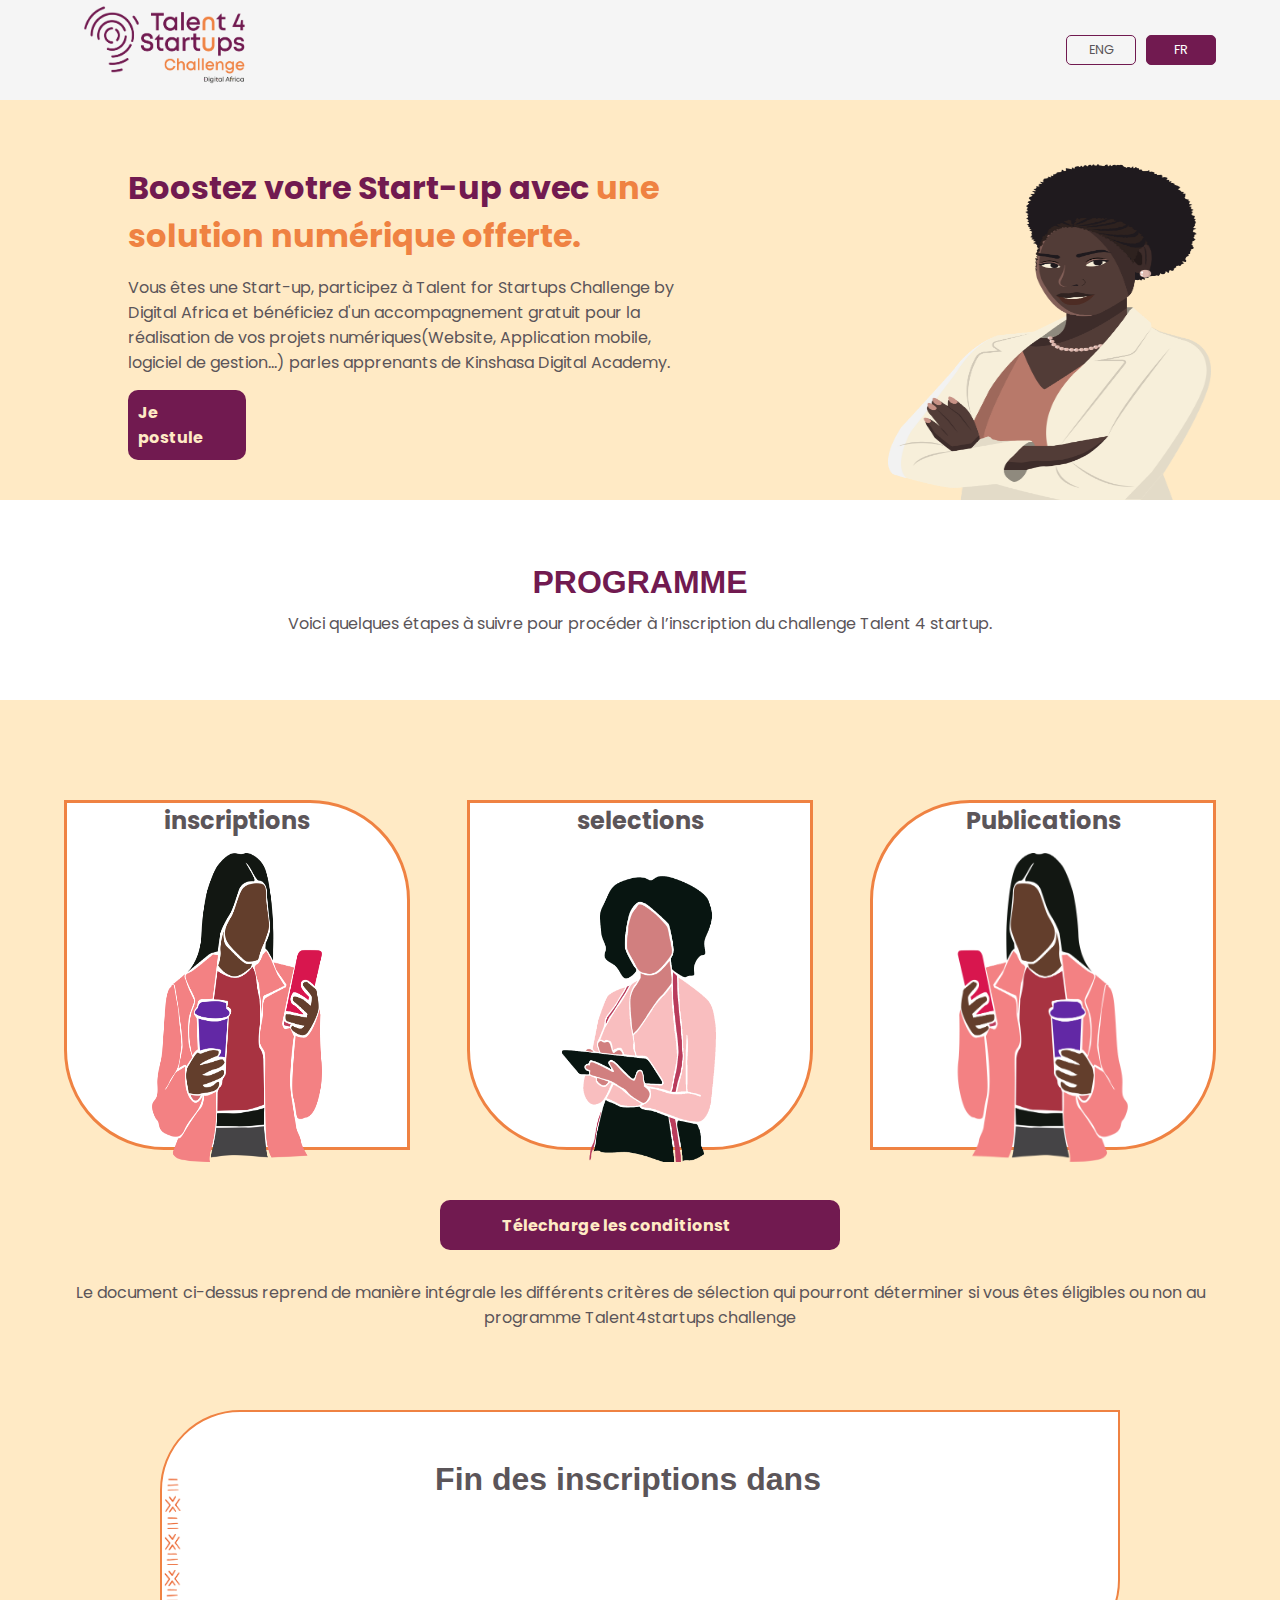
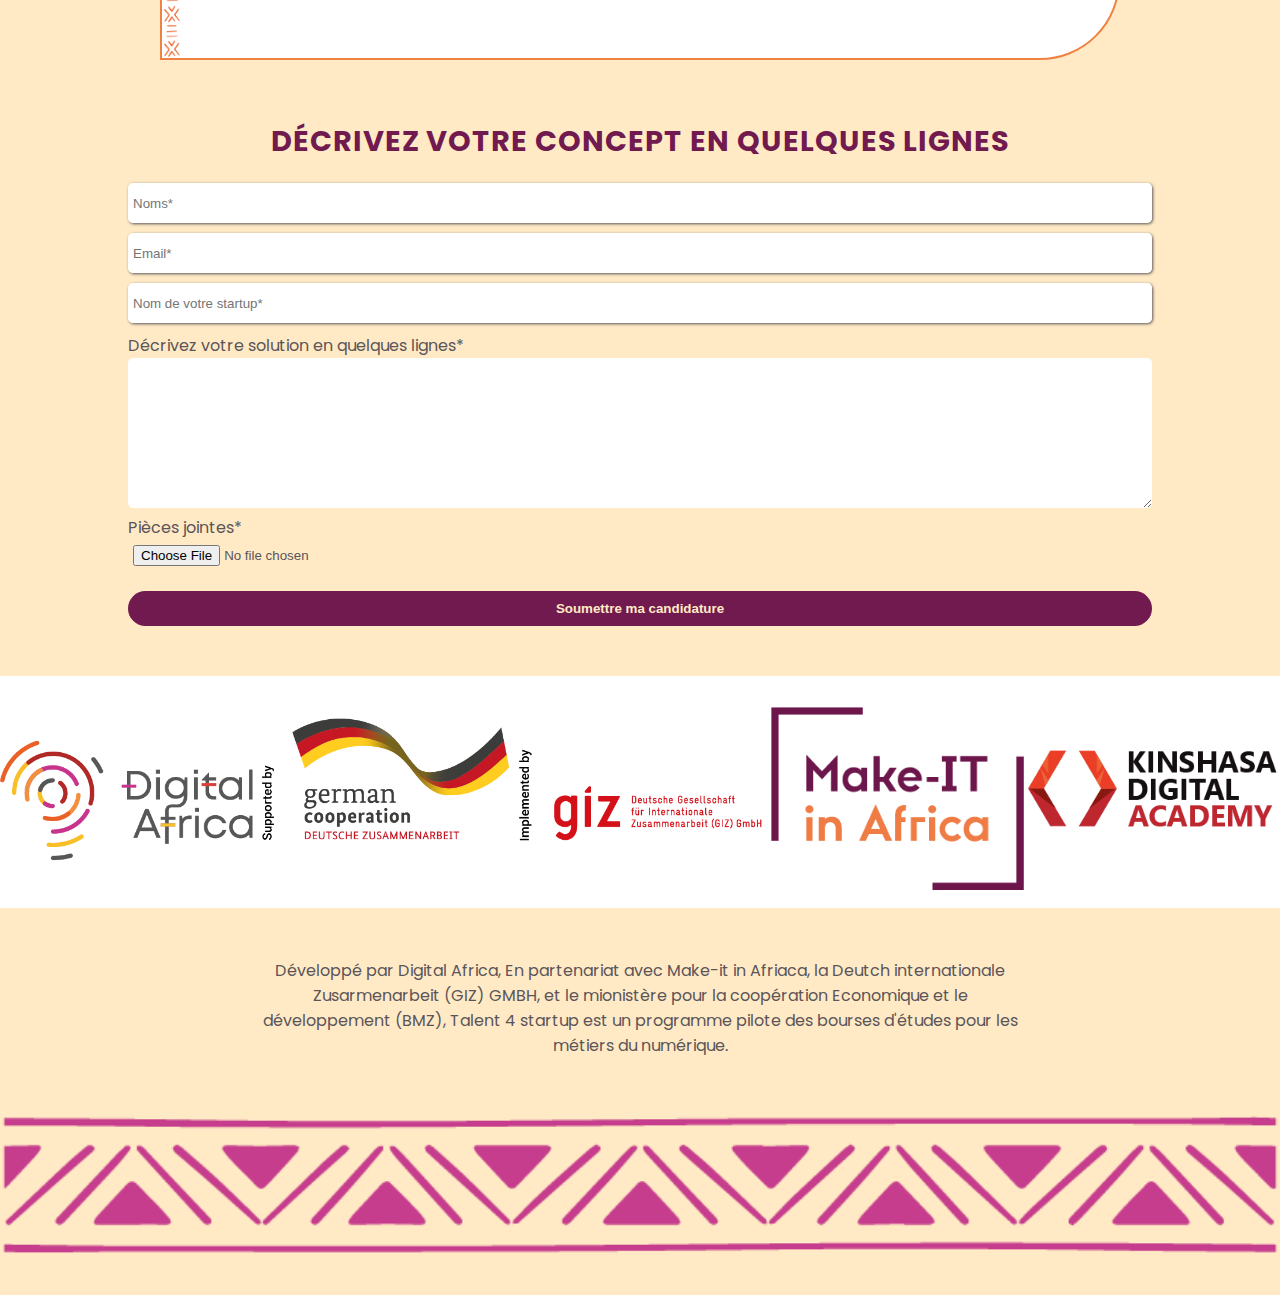
==== index.html @ 583891d7 "integration footer css" ====
<!DOCTYPE html>
<html lang="en">
<head>
    <meta charset="UTF-8">
    <meta http-equiv="X-UA-Compatible" content="IE=edge">
    <meta name="viewport" content="width=device-width, initial-scale=1.0">
    <link rel="stylesheet" href="https://cdnjs.cloudflare.com/ajax/libs/font-awesome/6.2.0/css/all.min.css" integrity="sha512-xh6O/CkQoPOWDdYTDqeRdPCVd1SpvCA9XXcUnZS2FmJNp1coAFzvtCN9BmamE+4aHK8yyUHUSCcJHgXloTyT2A==" crossorigin="anonymous" referrerpolicy="no-referrer" />
    <link rel="stylesheet" href="style.css">
    <link rel="stylesheet" href="styles/header.css">
    <link rel="stylesheet" href="styles/programme.css">
    <link rel="stylesheet" href="styles/card.css">
    <link rel="stylesheet" href="styles/timer.css">
    <link rel="stylesheet" href="styles/form.css">
    <link rel="stylesheet" href="styles/brand.css">
    <link rel="stylesheet" href="styles/footer.css">
    <title>Digital Africa | PME</title>
</head>
<body>
   <main>
    <header>
        <nav>
            <div class="logo">
                <a href="#"><img src="img/logo.png" alt="logo"></a>
            </div>
            <div class="langs">
                <div class="langs_btn">
                    ENG
                </div>
                <div class="langs_btn active">
                    FR
                </div>
            </div>
        </nav>
        <div class="hero">
            <div class="hero_cta">
                <h1><span>Boostez  votre Start-up avec</span> <span>une solution numérique offerte.</span></h1>
                <p>
                    Vous êtes une Start-up, participez à Talent for Startups Challenge 
                    by Digital Africa et bénéficiez d'un accompagnement gratuit pour la réalisation 
                    de vos projets numériques(Website, Application mobile, logiciel de gestion...)
                    parles apprenants de Kinshasa Digital Academy.
                </p>
                <a class="btn btn_icone" href="">Je postule <i class="fa fa-arrow-right"></i></a>
            </div>
            <div class="hero_img">
                <img src="img/woman.png" alt="">
            </div>
        </div>
    </header> 
    <section class="programme">
        <h2>PROGRAMME</h2>
        <p>Voici quelques étapes à suivre pour procéder à l’inscription du challenge Talent 4 startup.</p>
    </section>
    <section class="prog_cards">
        <div class="cards">
            <div class="cards_item">
                <h2>inscriptions</h2>
                <img src="img/illustration.png" alt="">
            </div>
            <div class="cards_item">
                <h2>selections</h2>
                <img src="img/illustration_woman3.png" alt="">
            </div>
            <div class="cards_item">
                <h2>Publications</h2>
                <img src="img/illustration.png" alt="">
            </div>
        </div>
        <a class="btn btn_large btn_icone" href="">
            Télecharge les conditionst
             <i class="fa fa-arrow-right"></i>
        </a>
        <p>
            Le document ci-dessus reprend de manière intégrale les différents critères de sélection qui pourront déterminer si vous êtes éligibles ou non au programme Talent4startups challenge
        </p>
    </section>
    <section class="timer">
        <div class="timer_content">
            <img src="img/motif2_modif.png" alt="barnière" class="timer_bar">
            <h3>Fin des inscriptions dans</h3>
            <div id="timer-content"></div>
        </div>
    </section>
    <section class="form">
        <h2>Décrivez votre concept en quelques lignes</h2>
        <form action="">
            <div class="input_el">
                <input type="text" placeholder="Noms*">
            </div>
            <div class="input_el">
                <input type="text" placeholder="Email*">
            </div>
            <div class="input_el">
                <input type="text" placeholder="Nom de votre startup*">
            </div>
            <div class="textarea_el">
                <label for="">Décrivez votre solution en quelques lignes*</label>
                <textarea name="" id="" cols="30" rows="10"></textarea>
            </div>
            <div class="file_el">
                <label for="">Pièces jointes*</label>
                <input type="file" name="" id="">
            </div>
            <button class="btn">Soumettre ma candidature</button>
        </form>
    </section>
    <section class="brand">
        <div><img src="img/part_digita.png" alt="partenaire digital africa"></div>
        <div><img src="img/part_german.png" alt="partenaire giz"></div>
        <div><img src="img/part_giz.png" alt=""></div>
        <div><img src="img/part_make_it.png" alt=""></div>
        <div><img src="img/logo_kda.png" alt="partenaire kinshasa digital"></div>
    </section>
    <footer>
        <p>Développé par Digital Africa, En partenariat avec Make-it in Afriaca, la Deutch internationale Zusarmenarbeit (GIZ) GMBH,
           et le mionistère pour la coopération Economique et le développement (BMZ), Talent 4 startup est un programme pilote des bourses d'études pour les 
           métiers du numérique.</p>
        <div class="socials">
            <div class="facebook"><i class="fa-brands fa-facebook"></i></div>
            <div class="instagram"><i class="fa-brands fa-instagram"></i></div>
        </div>
        <img src="img/motif1_modif.png" alt="" class="footer_bar">
    </footer>
   </main> 
</body>
</html>
---- style.css ----
@import url('https://fonts.googleapis.com/css2?family=Encode+Sans+Expanded:wght@400;700&family=Inter:wght@100;200;300&family=Poppins:wght@300;400;500;700&display=swap');
*{
    padding: 0;
    margin: 0;
    box-sizing: border-box;
    width: 100%;
}
@font-face{
    font-family: 'poppins';
    font-style: normal;
    src: url('/fonts/Poppins/Poppins-Black.ttf');
}
:root {
    --main-bg-color : #FFEAC5;
    --orange : #EF8242;
    --violet : #711A50;
    --text : #5B5559;
    --white : #FFEAC5;
}

main{
    font-family: "Poppins";
    background-color: var(--main-bg-color);
    color: var(--text);
}
---- styles/header.css ----
.btn{
    display: flex;
    flex-direction: row;
    align-items: center;
    justify-content: center;
    align-content: center;
    padding: 10px;
    background-color: var(--violet);
    color: var(--main-bg-color);
    text-transform: none;
    text-decoration: none;
    color: var(--main-bg-color);
    font-weight: bold;
    font-weight: bold;
    width: max-content;
    border-radius: 10px;
}
.btn_icone span{
    width: 90%;
}
.btn_icone i{
    width: 10%;
}
.btn_icone{
    display: flex;
    flex-direction: row;
    align-items: center;
    align-content: center;
    gap: 10px;
}
header{
    width: 100%;
    display: flex;
    flex-direction: column;
}
header nav{
    height: 100px;
    width: 100%;
    padding-left: 5%;
    padding-right: 5%;
    display: flex;
    flex-direction: row;
    justify-content: space-between;
    align-items: center;
    align-content: center;
    background-color: whitesmoke;
}
.logo{
    width: 200px;
    height: 100%;
}
.logo img{
    width: 100%;
    height: 100%;
}
.langs{
    width: 150px;
    display: flex;
    flex-direction: row;
    gap: 10px;
}
.langs_btn{
    padding: 5px;
    border: solid 1px;
    border-radius: 5px;
    border-color: var(--violet);
    font-size: .8rem;
    cursor: pointer;
    text-align: center;
}
.langs_btn.active{
    background-color: var(--violet);
    color: white;
}
header .hero{
    width: 100%;
    height: 400px;
    padding-top: 5%;
    display: flex;
    flex-direction: row;
    justify-content: space-between;
    background-color: var(--main-bg-color);
    padding-left: 10%;
}
.hero_cta{
    width: 50%;

}
.hero_cta h1{
    font-family: 'poppins';
}
.hero_cta h1 span:first-of-type{
    color: var(--violet) ;
}
.hero_cta h1 span:last-of-type{
    color: var(--orange);
}
.hero_cta p{
    margin-top: 15px;
    color: var(--text);
    margin-bottom: 15px;
}
.hero_img{
    width: 40%;
    height: 100%;
    display: flex;
    justify-content: center;
    align-items: center;
    align-content: center;
    /* background-image: url('../img/motif1.png'), url('../img/motif2.png'); */
    /* background-size: 100px 80px;
    background-position: 0px 20px, right bottom;
    background-repeat: repeat, repeat; */
}
.hero_img img{
    width: 70%;
    height: 100%;
}
---- styles/programme.css ----
.programme{
    background-color: #fff;
    height: 200px;
    display: flex;
    flex-direction: column;
    justify-content: center;
    align-items: center;
    text-align: center;
}

.programme h2{
    color: var(--violet);
    font-size: 32px;
    font-family: sans-serif;
    padding-bottom: 10px;
}
---- styles/card.css ----
.prog_cards{
    height: max-content;
    display: flex;
    flex-direction: column;
    align-items: center;
    align-content: center;
    background-color: var(--main-bg-color);
    padding-top: 100px;
    margin-bottom: 40px;
}
.cards{
    display: flex;
    flex-direction: row;
    justify-content: space-between;
    width: 90%;
    height: 90%;
    margin-bottom: 50px;
}
.cards_item{
    width: 30%;
    height: 350px;
    position: relative;
    display: flex;
    flex-direction: column;
    align-items: center;
    align-content: center;
    justify-content: center;
    background-color: white;
    border: solid 3px var(--orange);

}
.cards_item:first-of-type{
    border-top-right-radius: 100px;
    border-bottom-left-radius: 100px;
}
.cards_item:nth-of-type(2){
    border-bottom-left-radius: 100px;
    border-bottom-right-radius: 100px;
}
.cards_item:last-of-type{
    border-top-left-radius: 100px;
    border-bottom-right-radius: 100px;
}
.cards_item:last-of-type img{
    transform: rotateY(180deg);
}
.cards_item h2{
    text-align: center;
}
.cards_item img{
    width: 50%;
    height: 90%;
    position: relative;
    top: 15px;
}
.prog_cards p{
    text-align: center;
    width: 90%;
}
.prog_cards .btn{
    width: 400px;
    height: 50px;
    margin-bottom: 30px;
}
---- styles/timer.css ----
.timer{

    display: flex;
    justify-content: center; 
    
    
    
}

.timer_content{
    border: 2px solid var(--orange);
    border-radius: 80px 0px 80px 0px;
    height: 250px;
    width:75%;
    margin-top: 40px;
    margin-bottom: 40px;
    background-color: #fff;

}

.timer_content h3{
    text-align: center;
    padding: 24px 24px 0px 0px;
    font-size: 32px;
    font-family: sans-serif;

}
.timer_bar{
    width: 180px; 
    transform: rotate(-0.75turn);
    margin-left: -80px; 
    margin-bottom: -149px;  
}
---- styles/form.css ----
.form{
    margin-top: 20px;
    padding-left: 10%;
    padding-right: 10%;
}
.form .input_el{
    height: 40px;
    margin-bottom: 10px;
    border-radius: 5px;
    box-shadow: 1px 1px 3px 0px;
}
.form input{
    height: 100%;
    width: 100%;
    padding: 5px;

}
.form input,textarea{
    outline: none;
    border: none;
    border-radius: 5px;
}
.form button{
    width: 100%;
    border: none;
    cursor: pointer;
    border-radius: 20px;
    margin-top: 20px;
}
.form h2{
    color: var(--violet);
    text-align: center;
    text-transform: uppercase;
    letter-spacing: 1px;
    font-size: 1.8rem;
    margin-bottom: 20px;
}
---- styles/brand.css ----
.brand{
    margin-top: 50px;
    margin-bottom: 50px;
    width: 100%;
    height: auto;
    background-color: white;
    display: flex;
    align-items: center;
    align-content: center;
    flex-direction: row;

}
.brand div{
    height: auto;
    width: 20%;
}
.brand div img{
    height: auto;
    width: 100%;
}
---- styles/footer.css ----
footer{
    display: flex;
    flex-direction: column;
    align-items: center;
    padding-bottom: 20px;
}
footer p{
    width: 60%;
    text-align: center;
    padding-bottom: 40px;
    font-size: 16px;
    
}

.socials{
    display: flex;
    flex-direction: row;
    justify-content: flex-end;
}
.socials div{
    color: var(--violet);
    width: 5%;
}
.facebook{
    font-size: 32px;
}
.instagram{
    font-size: 34px;
    margin-left: -5px
   
}
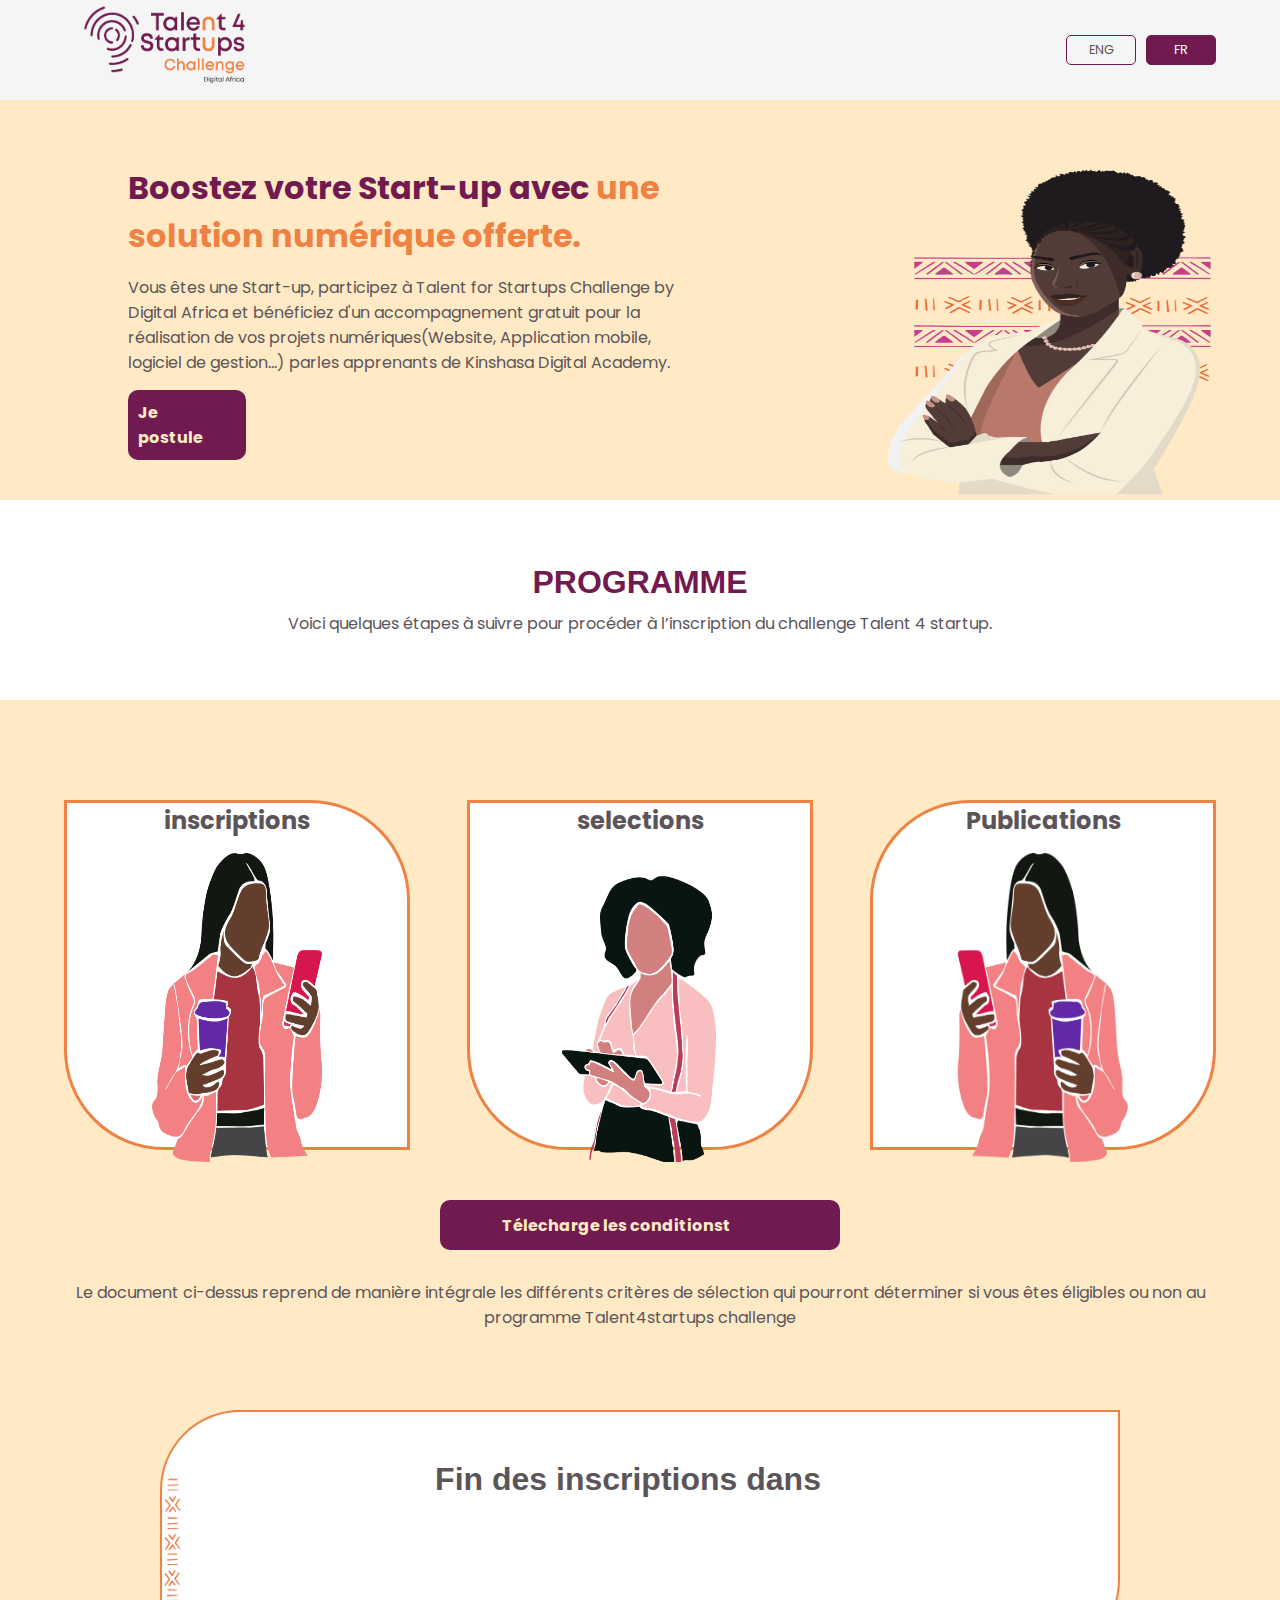
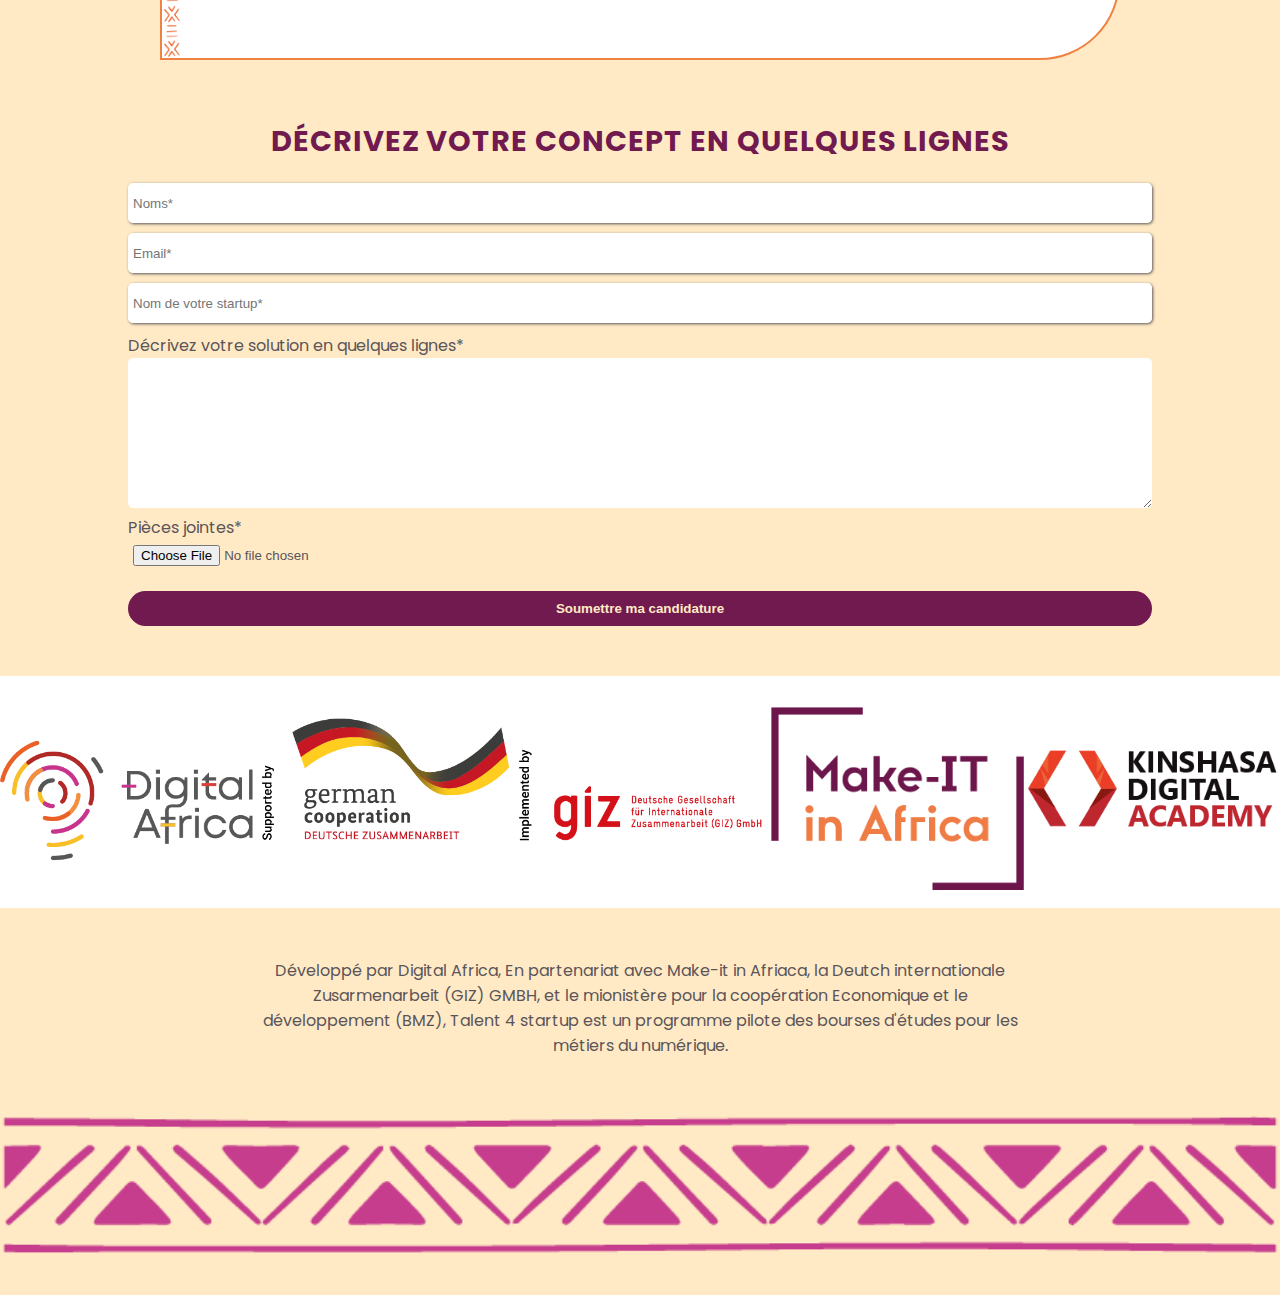
==== commit 23ca07c6: "Merge branch 'main' of github.com:Chanesk/Digital_africa_web_site into html_agnes" ====
--- a/index.html
+++ b/index.html
@@ -40,10 +40,10 @@
                     de vos projets numériques(Website, Application mobile, logiciel de gestion...)
                     parles apprenants de Kinshasa Digital Academy.
                 </p>
-                <a class="btn btn_icone" href="">Je postule <i class="fa fa-arrow-right"></i></a>
+                <a class="btn btn_icone" href=""><span>Je postule </span><i class="fa fa-arrow-right"></i></a>
             </div>
             <div class="hero_img">
-                <img src="img/woman.png" alt="">
+                <img src="img/bg_main_section.png" alt="">
             </div>
         </div>
     </header> 
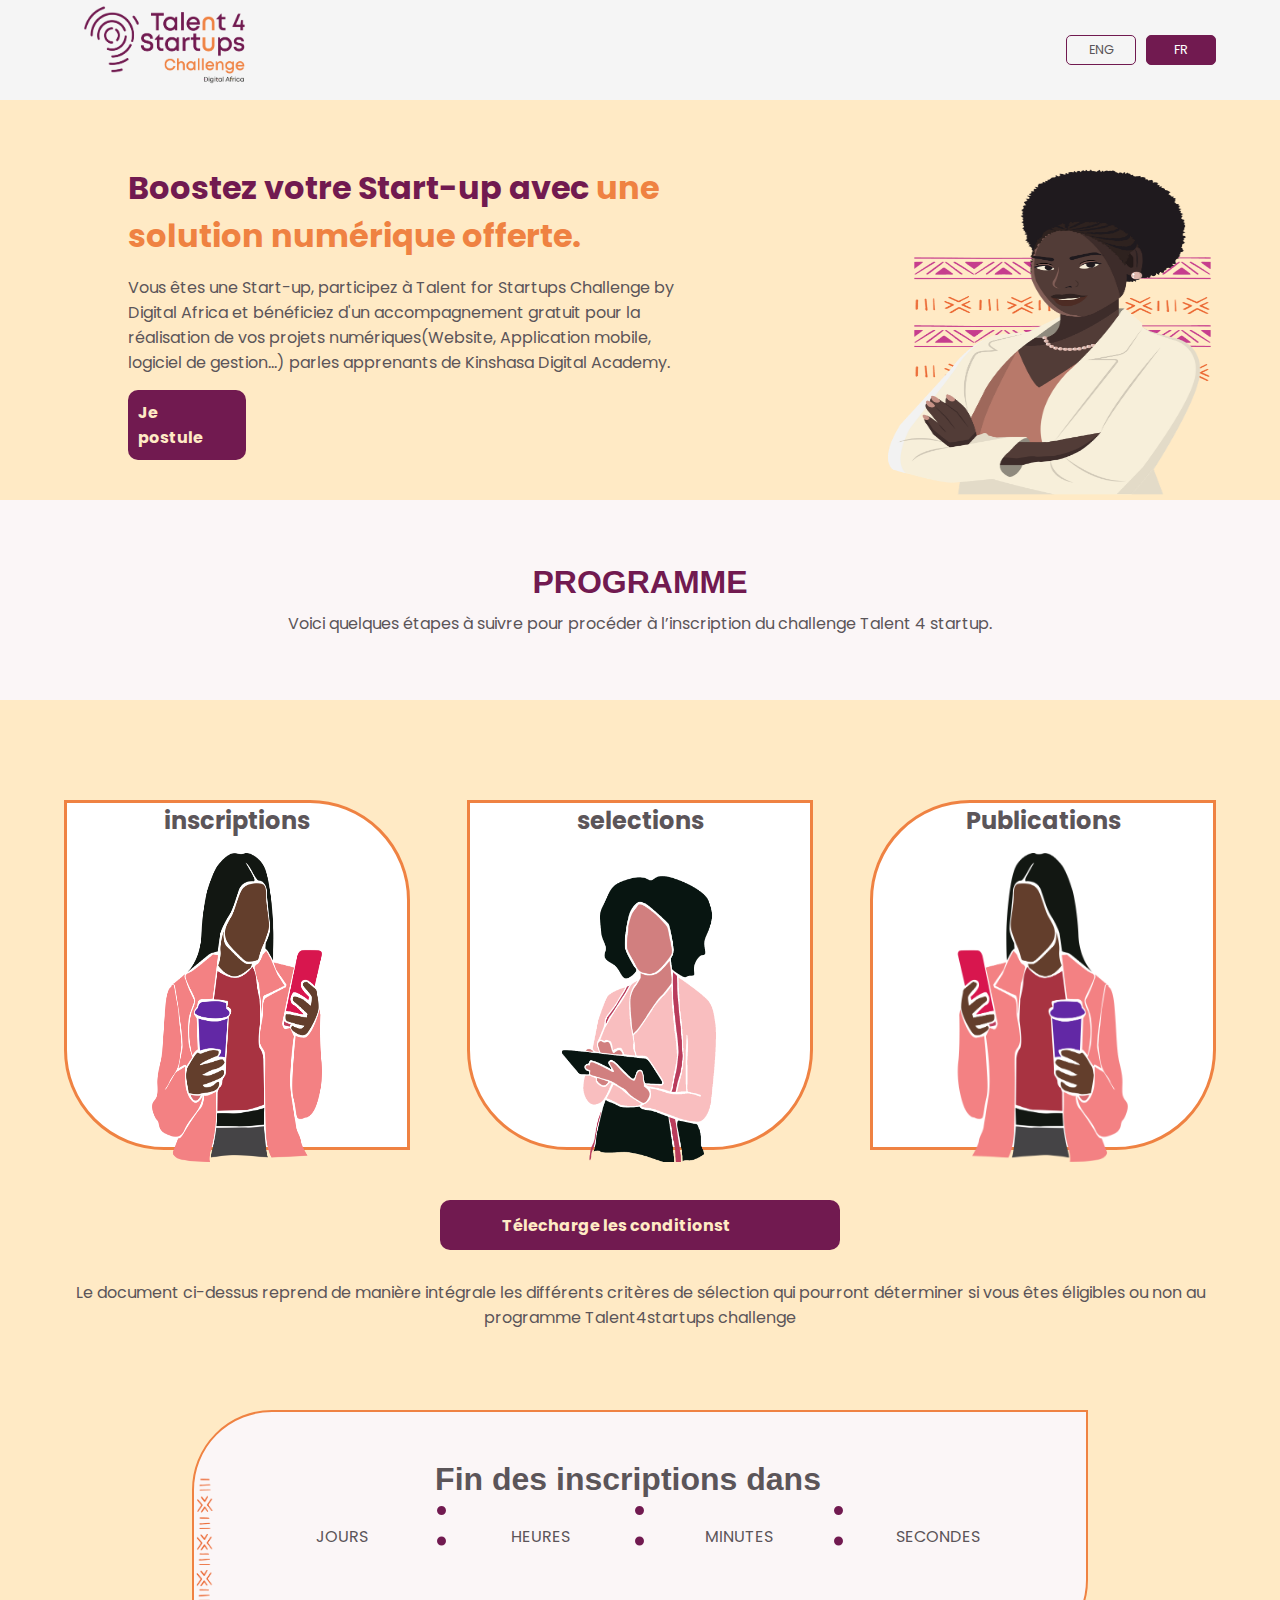
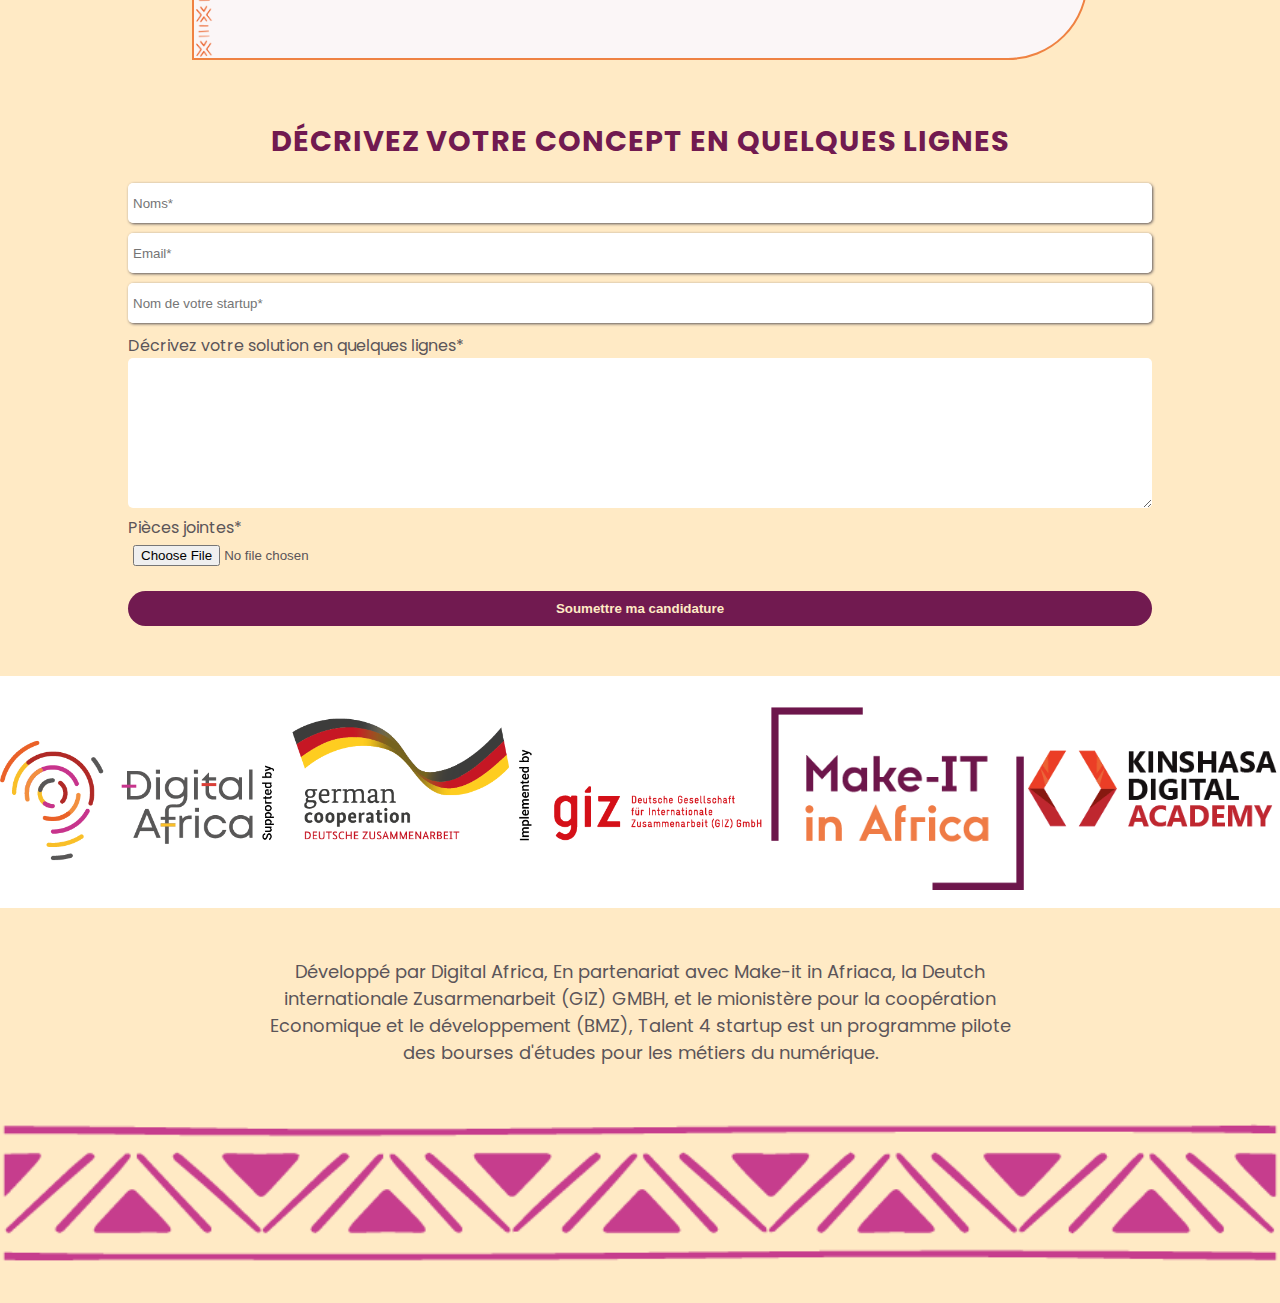
==== commit e1eef94d: "gerer le countdown" ====
--- a/index.html
+++ b/index.html
@@ -78,7 +78,27 @@
         <div class="timer_content">
             <img src="img/motif2_modif.png" alt="barnière" class="timer_bar">
             <h3>Fin des inscriptions dans</h3>
-            <div id="timer-content"></div>
+            <div id="timer-content" class="cpt_rebours">
+                <div class="countDown">
+                    <span class="day" id="day"></span>
+                    <div class="smalltext">JOURS</div>
+                </div>
+                <div class="deux-point">:</div>
+                <div class="countDown">
+                    <span class="hour" id="hour"></span>
+                    <div class="smalltext">HEURES</div>
+                </div>
+                <div class="deux-point">:</div>
+                <div class="countDown">
+                    <span class="minute" id="minute"></span>
+                    <div class="smalltext">MINUTES</div>
+                </div>
+                <div class="deux-point">:</div>
+                <div class="countDown">
+                    <span class="second" id="second"></span>
+                    <div class="smalltext">SECONDES</div>
+                </div>
+            </div>
         </div>
     </section>
     <section class="form">
@@ -122,5 +142,6 @@
         <img src="img/motif1_modif.png" alt="" class="footer_bar">
     </footer>
    </main> 
+   <script src="index.js"></script>
 </body>
 </html>--- a/style.css
+++ b/style.css
@@ -15,7 +15,7 @@
     --orange : #EF8242;
     --violet : #711A50;
     --text : #5B5559;
-    --white : #FFEAC5;
+    --white : #fbf6f7;
 }
 
 main{
--- a/styles/header.css
+++ b/styles/header.css
@@ -107,12 +107,33 @@
     justify-content: center;
     align-items: center;
     align-content: center;
-    /* background-image: url('../img/motif1.png'), url('../img/motif2.png'); */
-    /* background-size: 100px 80px;
-    background-position: 0px 20px, right bottom;
-    background-repeat: repeat, repeat; */
 }
 .hero_img img{
     width: 70%;
     height: 100%;
 }
+
+@media only screen and (max-width: 600px) {
+    header .hero{
+        width: 100%;
+        height: auto;
+        padding-top: 5%;
+        display: flex;
+        flex-direction: column;
+        justify-content: space-between;
+        background-color: var(--main-bg-color);
+        padding-left: 10%;
+    }
+    .hero_cta{
+        width: 100%;
+    
+    }
+    .hero_img{
+        width: 100%;
+        height: 100%;
+    }
+    .hero_img img{
+        width: 100%;
+        height: 100%;
+    }
+  }--- a/styles/programme.css
+++ b/styles/programme.css
@@ -1,5 +1,5 @@
 .programme{
-    background-color: #fff;
+    background-color: var(--white);
     height: 200px;
     display: flex;
     flex-direction: column;
--- a/styles/card.css
+++ b/styles/card.css
@@ -62,3 +62,12 @@
     height: 50px;
     margin-bottom: 30px;
 }
+@media only screen and (max-width: 600px) {
+    .cards{
+        flex-direction: column;
+        gap: 25px;
+    }
+    .cards_item{
+        width: 100%;
+    }
+}--- a/styles/timer.css
+++ b/styles/timer.css
@@ -11,10 +11,10 @@
     border: 2px solid var(--orange);
     border-radius: 80px 0px 80px 0px;
     height: 250px;
-    width:75%;
+    width:70%;
     margin-top: 40px;
     margin-bottom: 40px;
-    background-color: #fff;
+    background-color: var(--white);
 
 }
 
@@ -31,3 +31,32 @@
     margin-left: -80px; 
     margin-bottom: -149px;  
 }
+.cpt_rebours{
+    display: flex;
+    justify-content: center;
+    align-items: center;
+ 
+}
+.cpt_rebours div{
+    display: flex;
+    flex-direction: column;
+    align-items: center;
+
+}
+.cpt_rebours span{
+    color: var(--violet);
+    font-size: 72px;
+    font-weight: bold;
+    text-align: center;
+}
+
+.countDown{
+    width: 18%;
+}
+.deux-point{
+    width: 2%;
+    margin: 0px 10px 0px 10px;
+    font-size: 72px;
+    color: var(--violet);
+    margin-top: -32px;
+}--- a/styles/footer.css
+++ b/styles/footer.css
@@ -8,7 +8,7 @@
     width: 60%;
     text-align: center;
     padding-bottom: 40px;
-    font-size: 16px;
+    font-size: 18px;
     
 }
 
@@ -26,6 +26,6 @@
 }
 .instagram{
     font-size: 34px;
-    margin-left: -5px
+    margin-left: -15px
    
 }
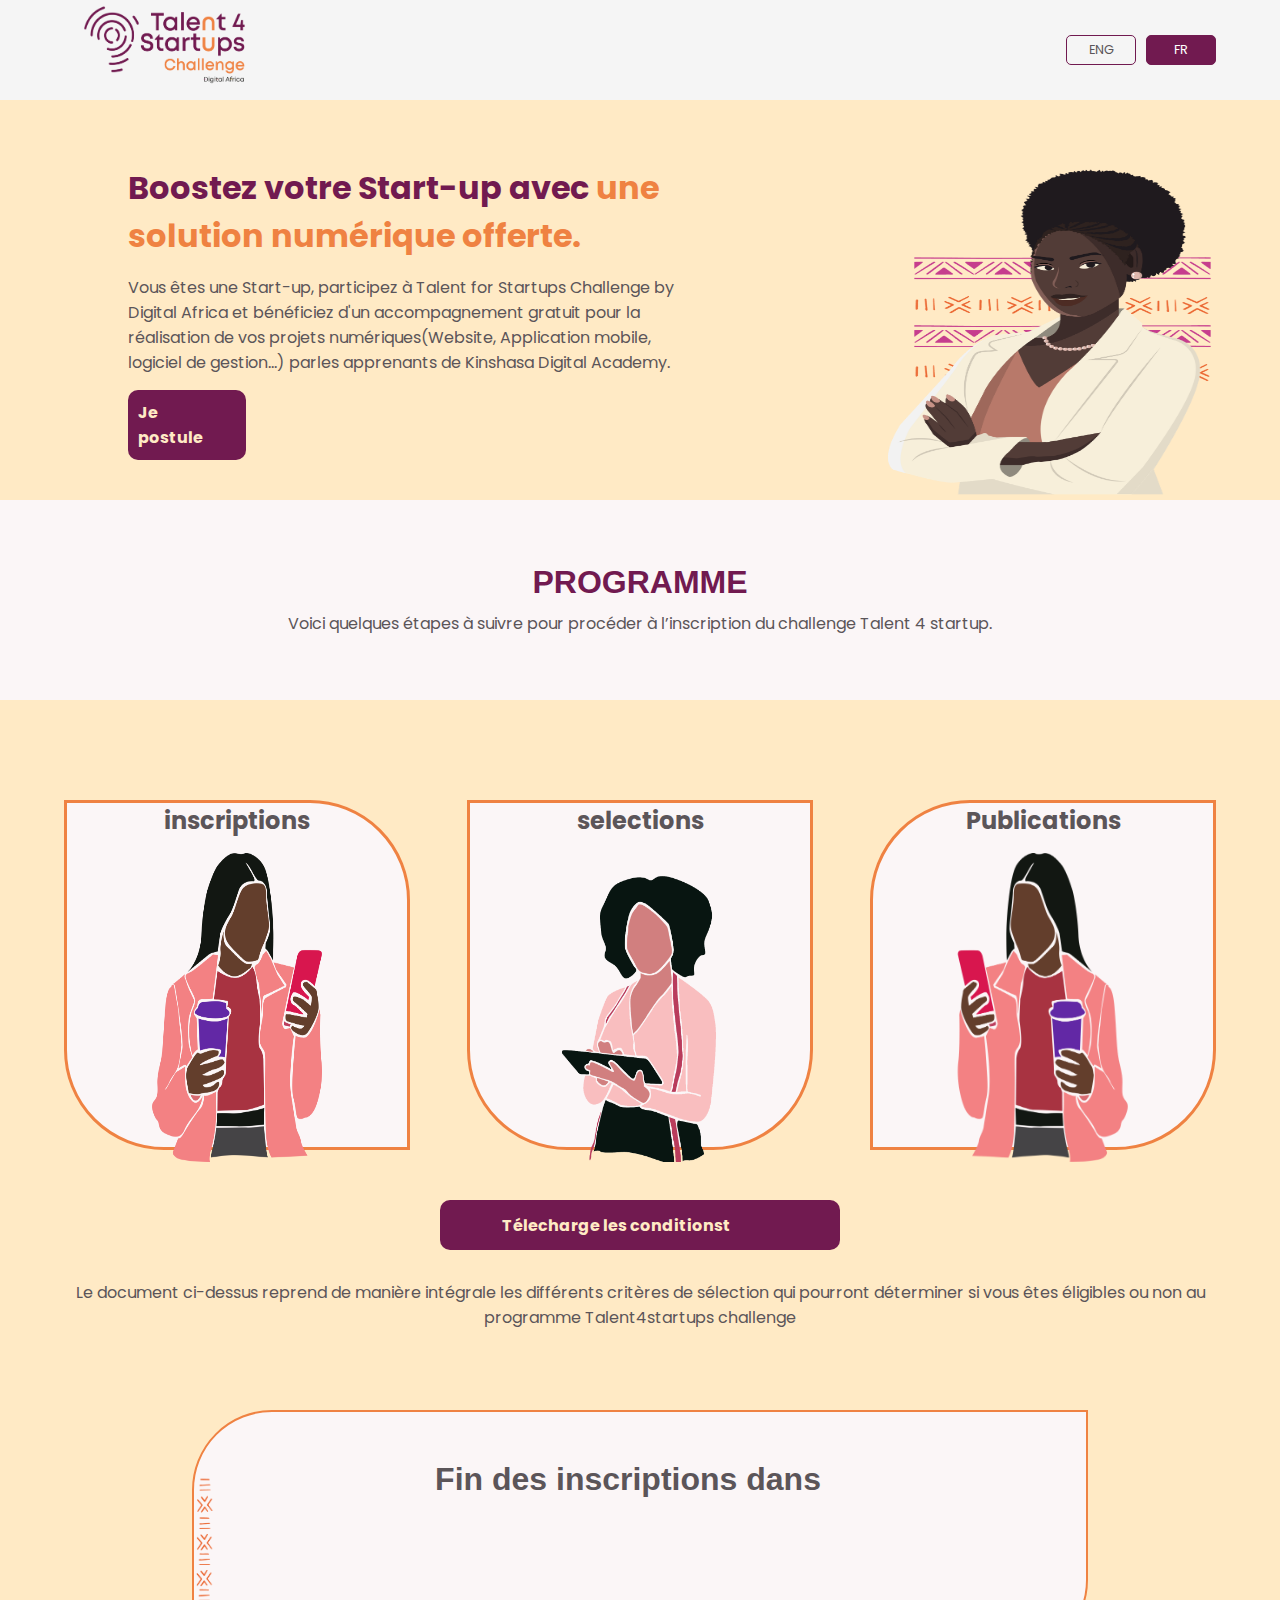
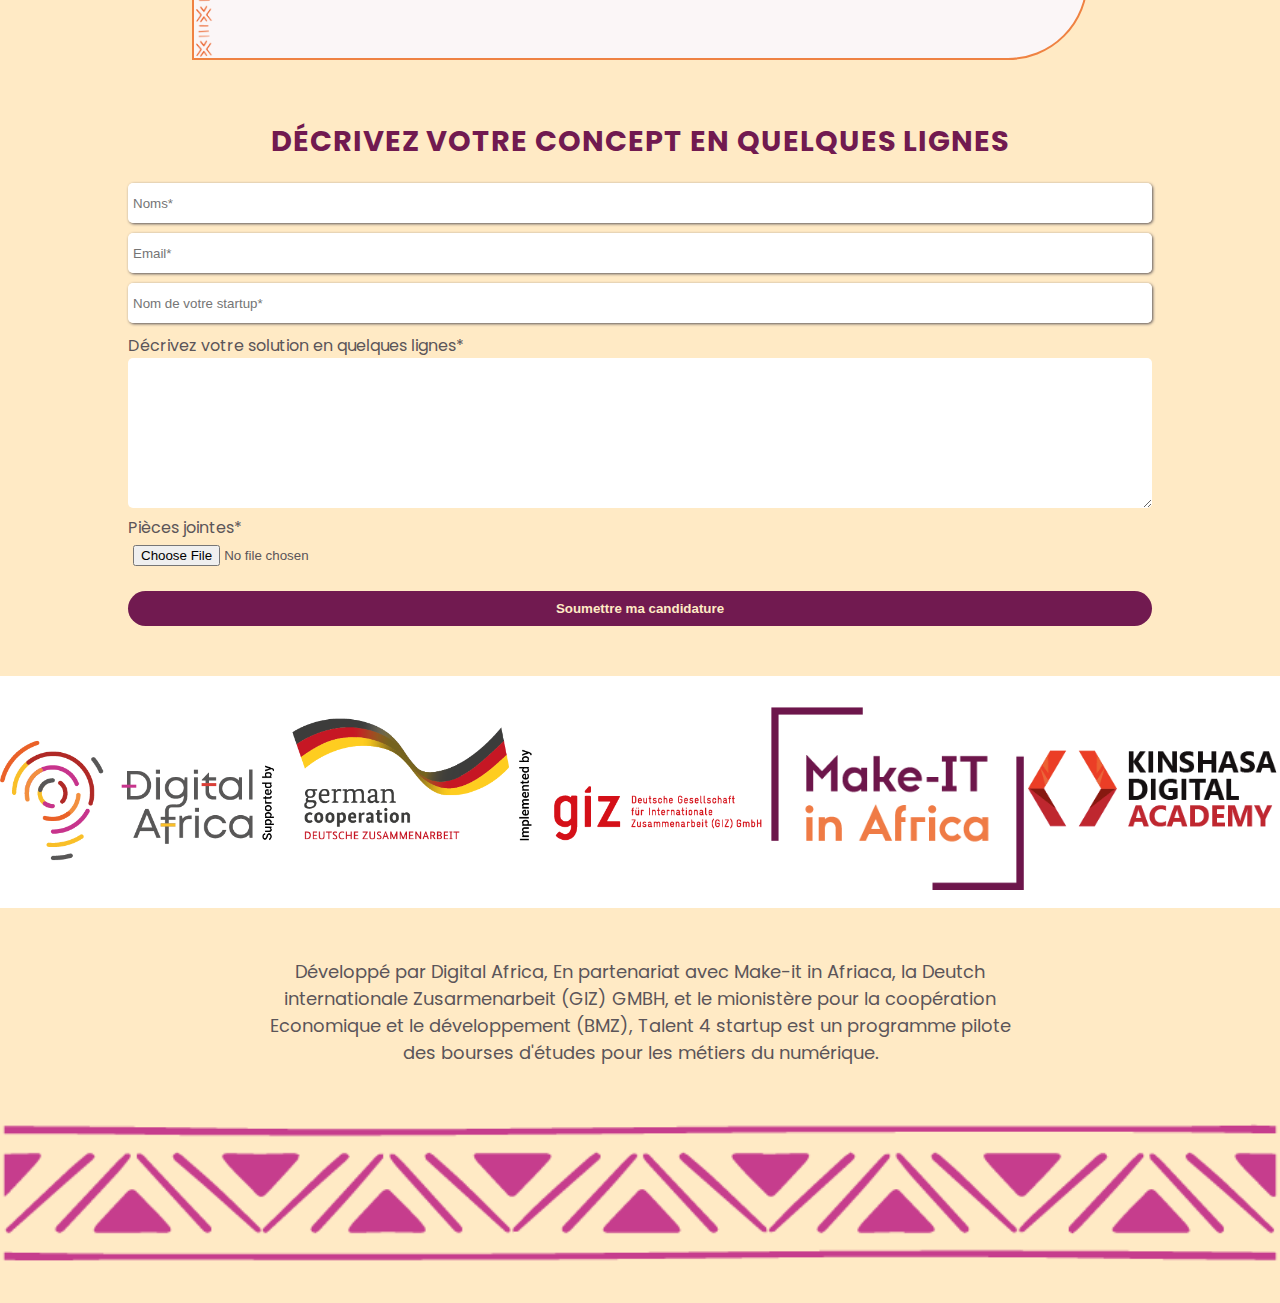
==== commit 9ff9d851: "api pour envois du formualire" ====
--- a/index.html
+++ b/index.html
@@ -78,44 +78,25 @@
         <div class="timer_content">
             <img src="img/motif2_modif.png" alt="barnière" class="timer_bar">
             <h3>Fin des inscriptions dans</h3>
-            <div id="timer-content" class="cpt_rebours">
-                <div class="countDown">
-                    <span class="day" id="day"></span>
-                    <div class="smalltext">JOURS</div>
-                </div>
-                <div class="deux-point">:</div>
-                <div class="countDown">
-                    <span class="hour" id="hour"></span>
-                    <div class="smalltext">HEURES</div>
-                </div>
-                <div class="deux-point">:</div>
-                <div class="countDown">
-                    <span class="minute" id="minute"></span>
-                    <div class="smalltext">MINUTES</div>
-                </div>
-                <div class="deux-point">:</div>
-                <div class="countDown">
-                    <span class="second" id="second"></span>
-                    <div class="smalltext">SECONDES</div>
-                </div>
-            </div>
+            <div id="timer-content"></div>
         </div>
     </section>
     <section class="form">
         <h2>Décrivez votre concept en quelques lignes</h2>
-        <form action="">
+        <form action="https://api.staticforms.xyz/submit" method="post">
+            <input type="hidden" name="accessKey" value="cc8620b3-3cbc-477e-8715-75313b833c9e">
             <div class="input_el">
-                <input type="text" placeholder="Noms*">
+                <input type="text" placeholder="Noms*" name="name">
             </div>
             <div class="input_el">
-                <input type="text" placeholder="Email*">
+                <input type="email" placeholder="Email*" name="email">
             </div>
             <div class="input_el">
                 <input type="text" placeholder="Nom de votre startup*">
             </div>
             <div class="textarea_el">
                 <label for="">Décrivez votre solution en quelques lignes*</label>
-                <textarea name="" id="" cols="30" rows="10"></textarea>
+                <textarea name="message" id="" cols="30" rows="10"></textarea>
             </div>
             <div class="file_el">
                 <label for="">Pièces jointes*</label>
@@ -136,12 +117,10 @@
            et le mionistère pour la coopération Economique et le développement (BMZ), Talent 4 startup est un programme pilote des bourses d'études pour les 
            métiers du numérique.</p>
         <div class="socials">
-            <div class="facebook"><i class="fa-brands fa-facebook"></i></div>
-            <div class="instagram"><i class="fa-brands fa-instagram"></i></div>
+
         </div>
-        <img src="img/motif1_modif.png" alt="" class="footer_bar">
+        <img src="img/motif1_modif.png" alt="">
     </footer>
    </main> 
-   <script src="index.js"></script>
 </body>
 </html>--- a/styles/card.css
+++ b/styles/card.css
@@ -25,7 +25,7 @@
     align-items: center;
     align-content: center;
     justify-content: center;
-    background-color: white;
+    background-color: var(--white);
     border: solid 3px var(--orange);
 
 }
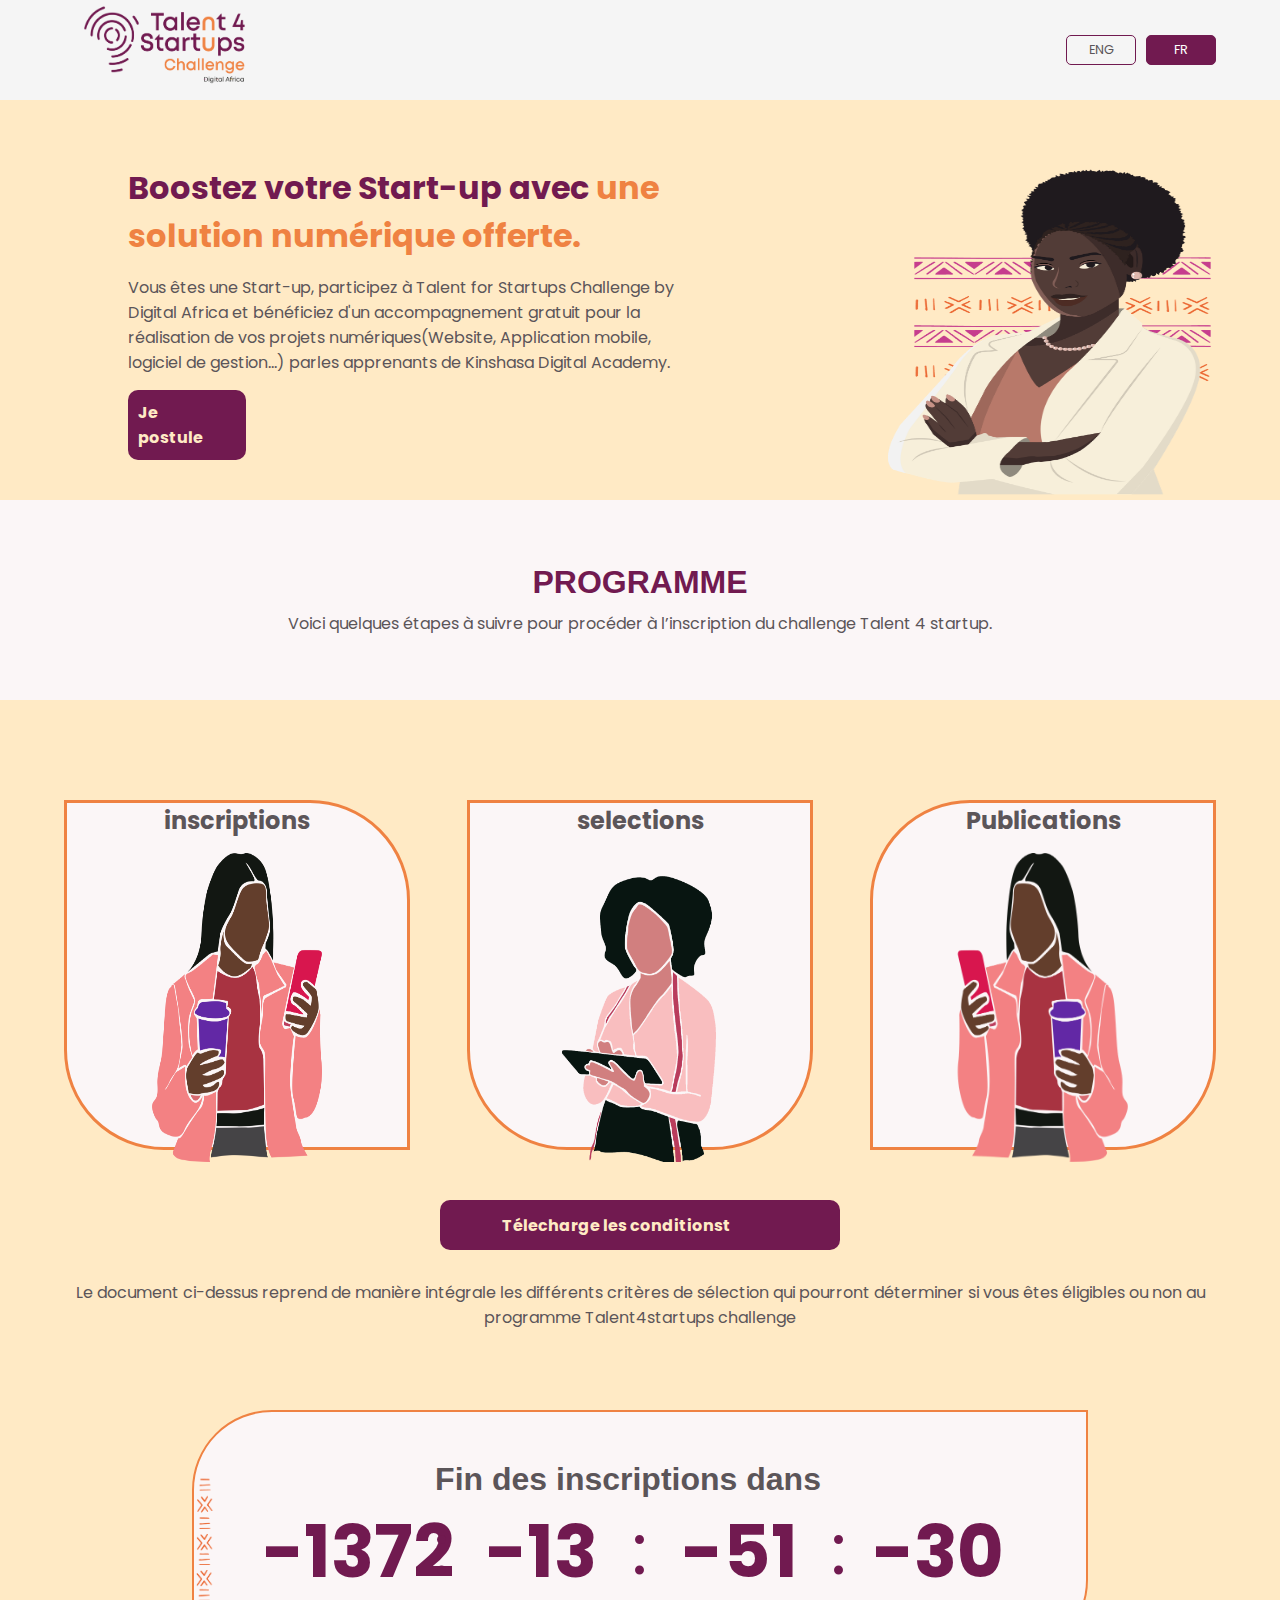
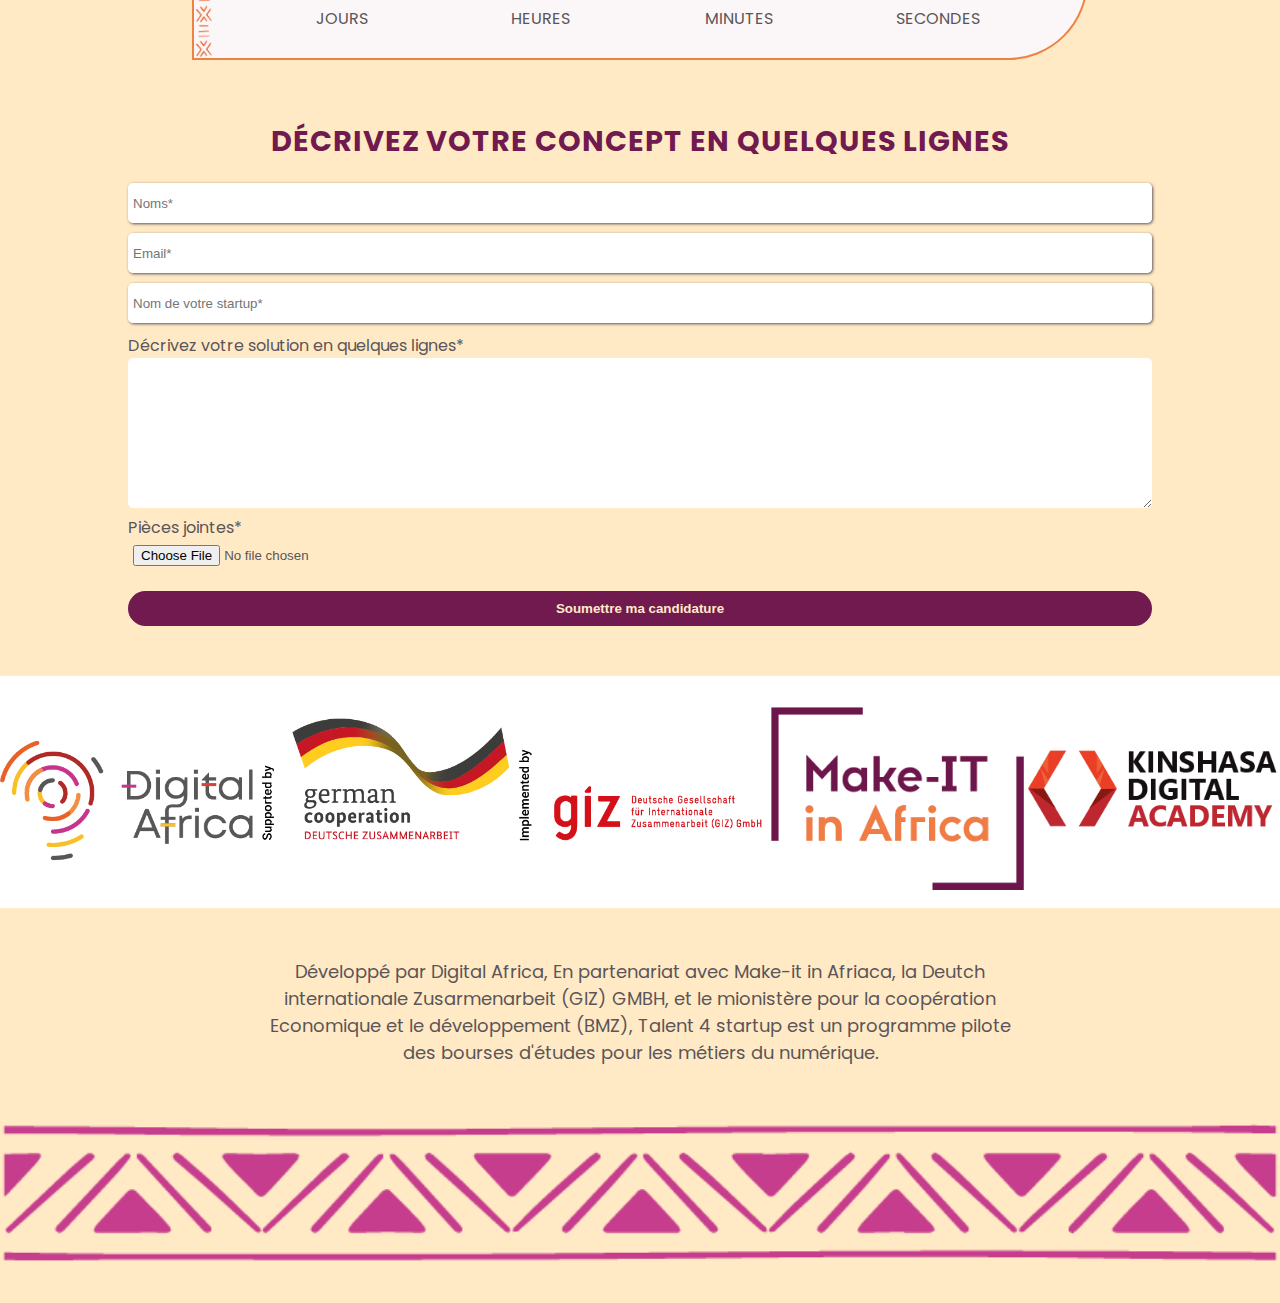
==== commit 5c531057: "Merge branch 'main' of github.com:Chanesk/Digital_africa_web_site into html_sele" ====
--- a/index.html
+++ b/index.html
@@ -78,7 +78,27 @@
         <div class="timer_content">
             <img src="img/motif2_modif.png" alt="barnière" class="timer_bar">
             <h3>Fin des inscriptions dans</h3>
-            <div id="timer-content"></div>
+            <div id="timer-content" class="cpt_rebours">
+                <div class="countDown">
+                    <span class="day" id="day"></span>
+                    <div class="smalltext">JOURS</div>
+                </div>
+                <div class="deux-point">:</div>
+                <div class="countDown">
+                    <span class="hour" id="hour"></span>
+                    <div class="smalltext">HEURES</div>
+                </div>
+                <div class="deux-point">:</div>
+                <div class="countDown">
+                    <span class="minute" id="minute"></span>
+                    <div class="smalltext">MINUTES</div>
+                </div>
+                <div class="deux-point">:</div>
+                <div class="countDown">
+                    <span class="second" id="second"></span>
+                    <div class="smalltext">SECONDES</div>
+                </div>
+            </div>
         </div>
     </section>
     <section class="form">
@@ -117,10 +137,12 @@
            et le mionistère pour la coopération Economique et le développement (BMZ), Talent 4 startup est un programme pilote des bourses d'études pour les 
            métiers du numérique.</p>
         <div class="socials">
-
+            <div class="facebook"><i class="fa-brands fa-facebook"></i></div>
+            <div class="instagram"><i class="fa-brands fa-instagram"></i></div>
         </div>
-        <img src="img/motif1_modif.png" alt="">
+        <img src="img/motif1_modif.png" alt="" class="footer_bar">
     </footer>
    </main> 
+   <script src="index.js"></script>
 </body>
 </html>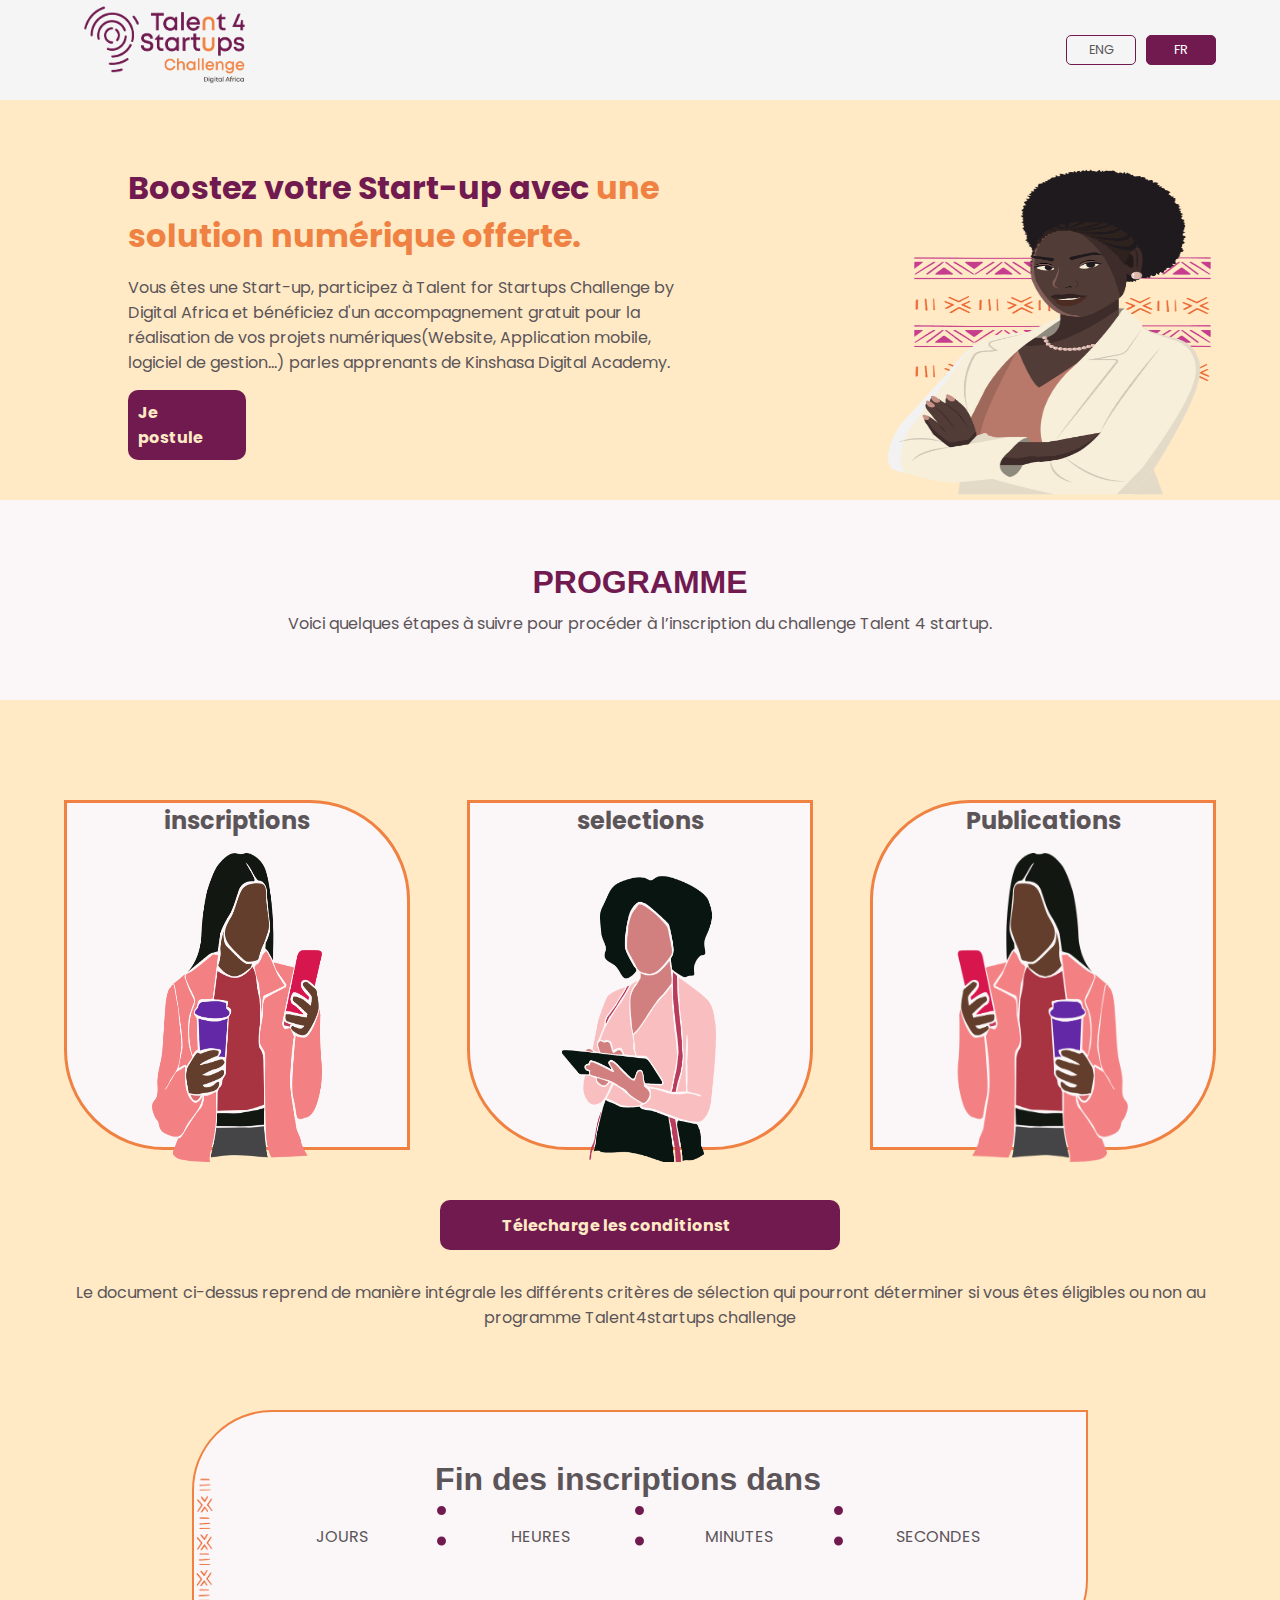
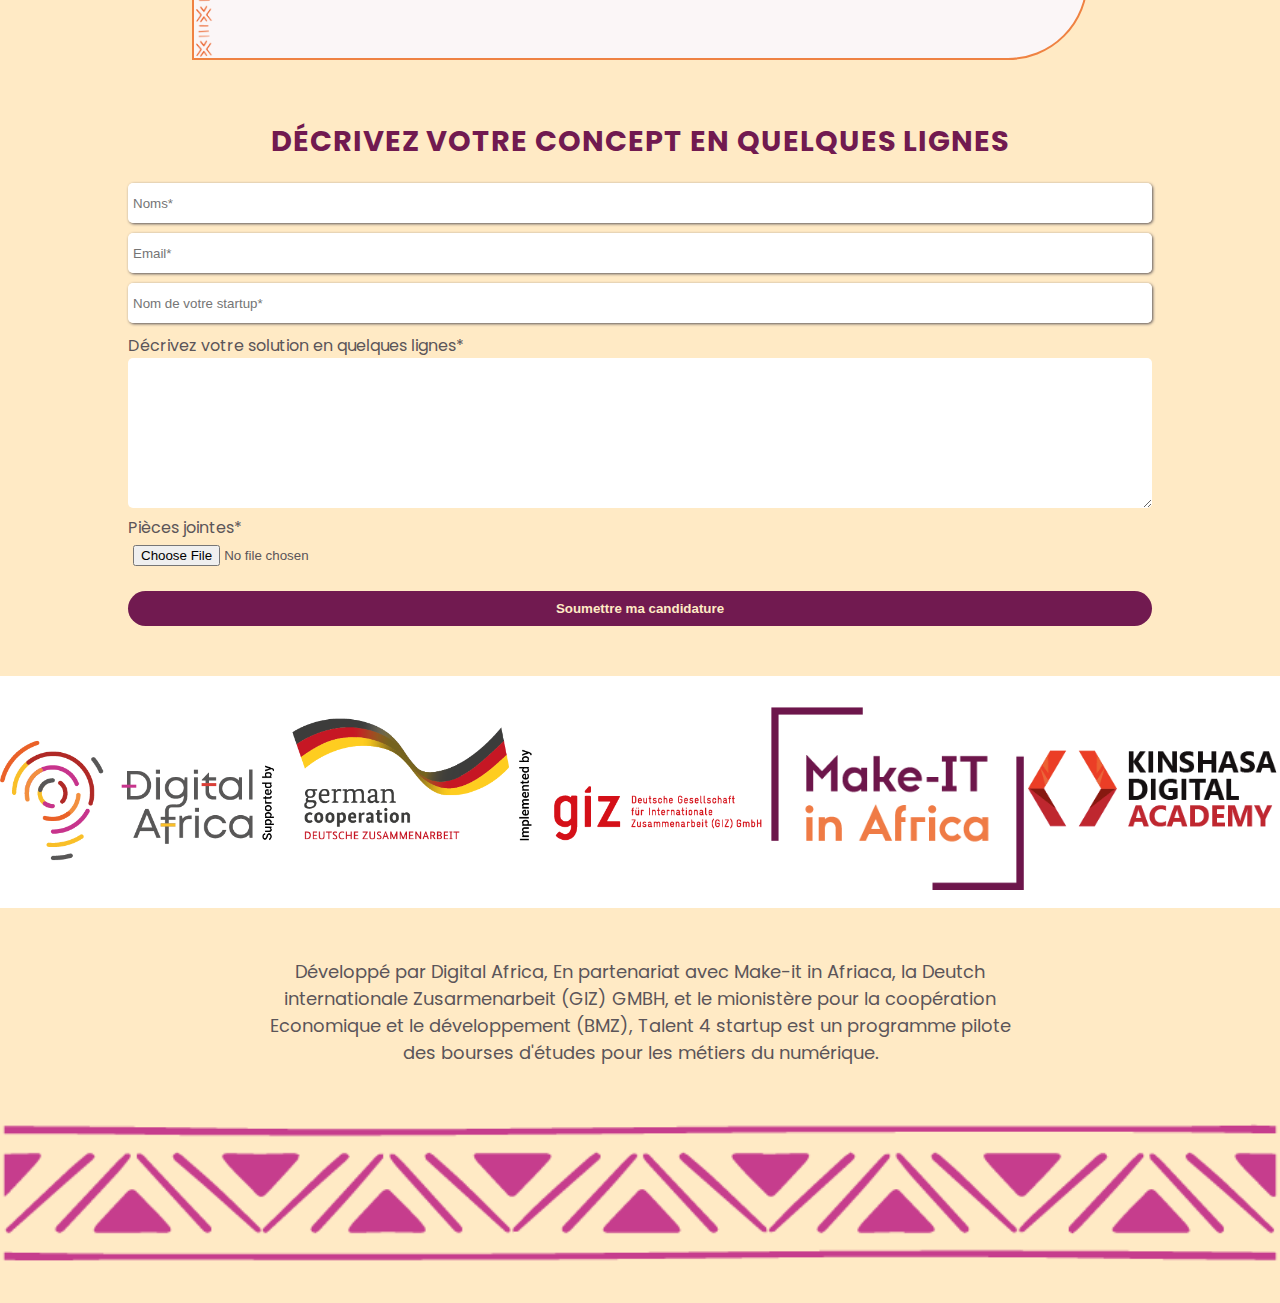
==== commit 066d2183: "javascript pour le formulaire" ====
--- a/index.html
+++ b/index.html
@@ -112,7 +112,7 @@
                 <input type="email" placeholder="Email*" name="email">
             </div>
             <div class="input_el">
-                <input type="text" placeholder="Nom de votre startup*">
+                <input type="text" placeholder="Nom de votre startup*" name="entrep">
             </div>
             <div class="textarea_el">
                 <label for="">Décrivez votre solution en quelques lignes*</label>
@@ -122,6 +122,7 @@
                 <label for="">Pièces jointes*</label>
                 <input type="file" name="" id="">
             </div>
+            <p class="notif"></p>
             <button class="btn">Soumettre ma candidature</button>
         </form>
     </section>
@@ -144,5 +145,6 @@
     </footer>
    </main> 
    <script src="index.js"></script>
+   <script src="js/form.js"></script>
 </body>
 </html>--- a/styles/form.css
+++ b/styles/form.css
@@ -34,4 +34,9 @@
     letter-spacing: 1px;
     font-size: 1.8rem;
     margin-bottom: 20px;
+}
+.notif{
+    font-size: 1rem;
+    color: var(--violet);
+    display: none;
 }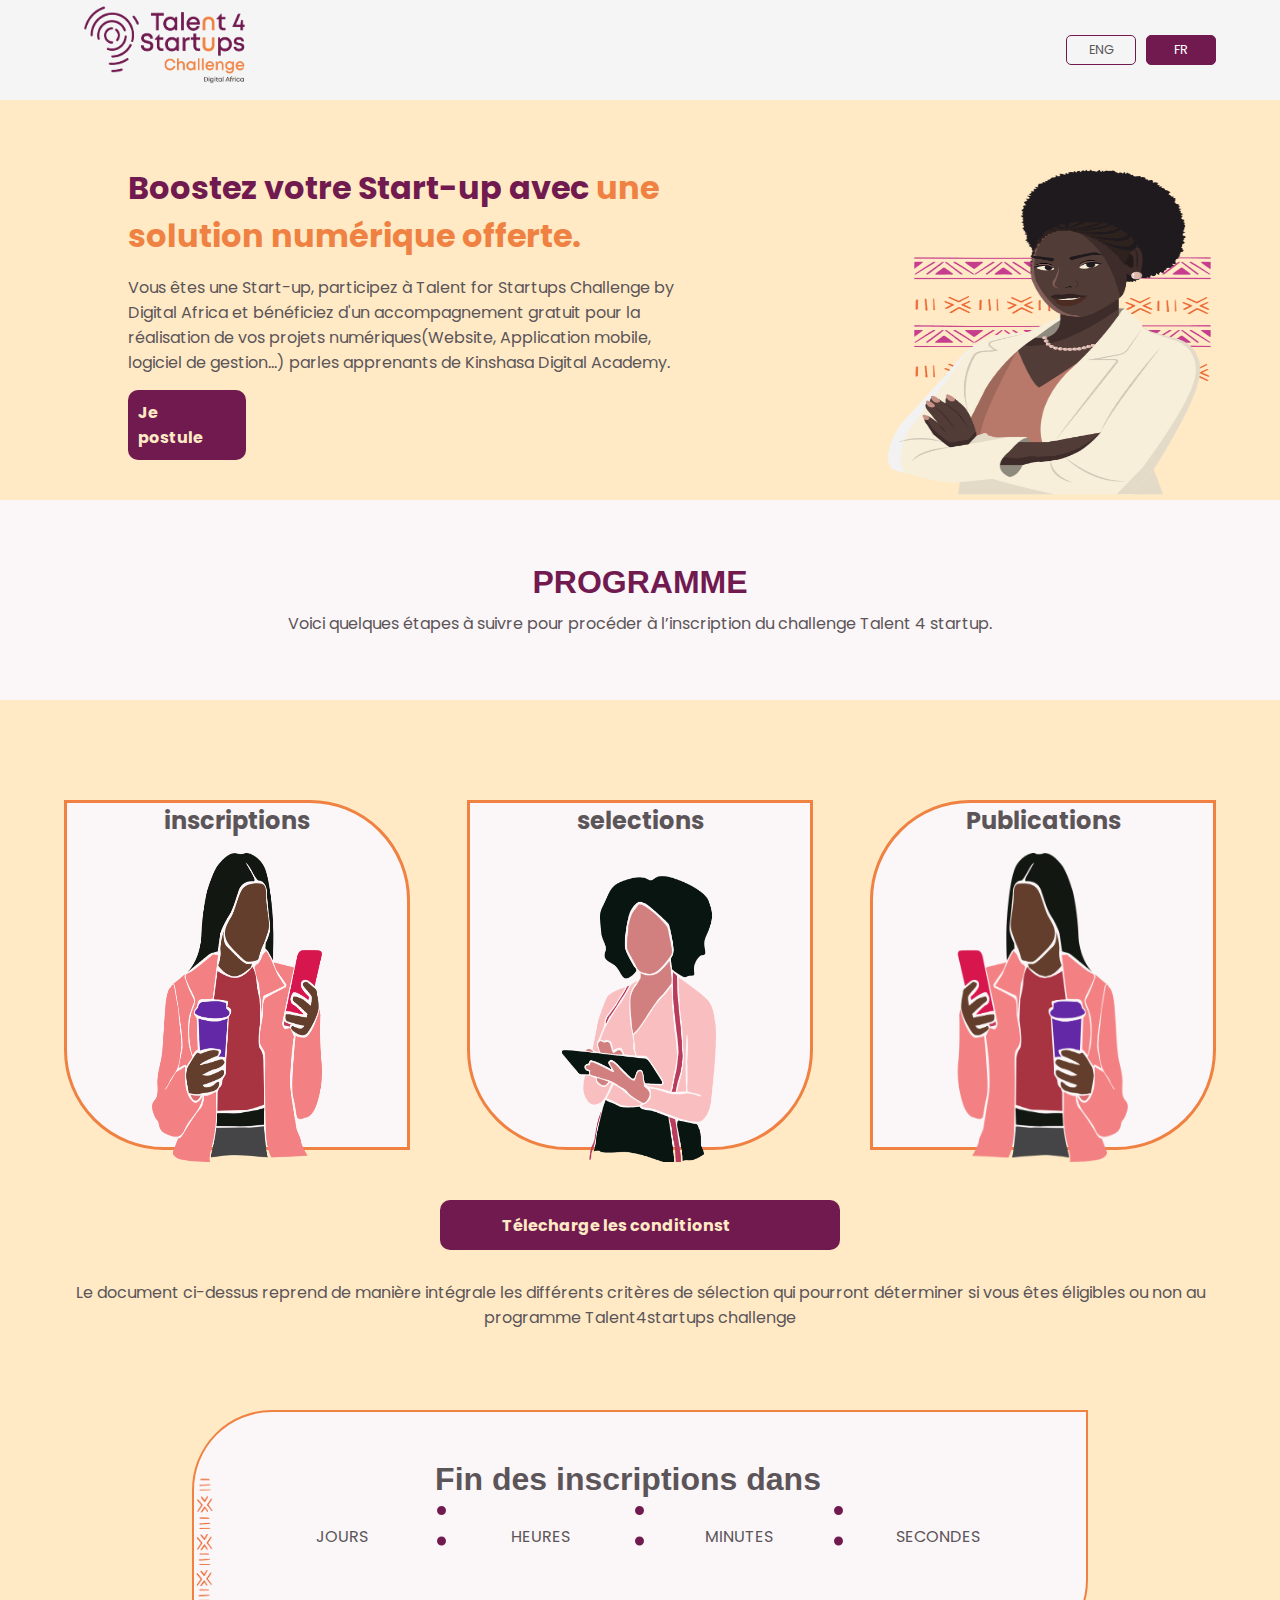
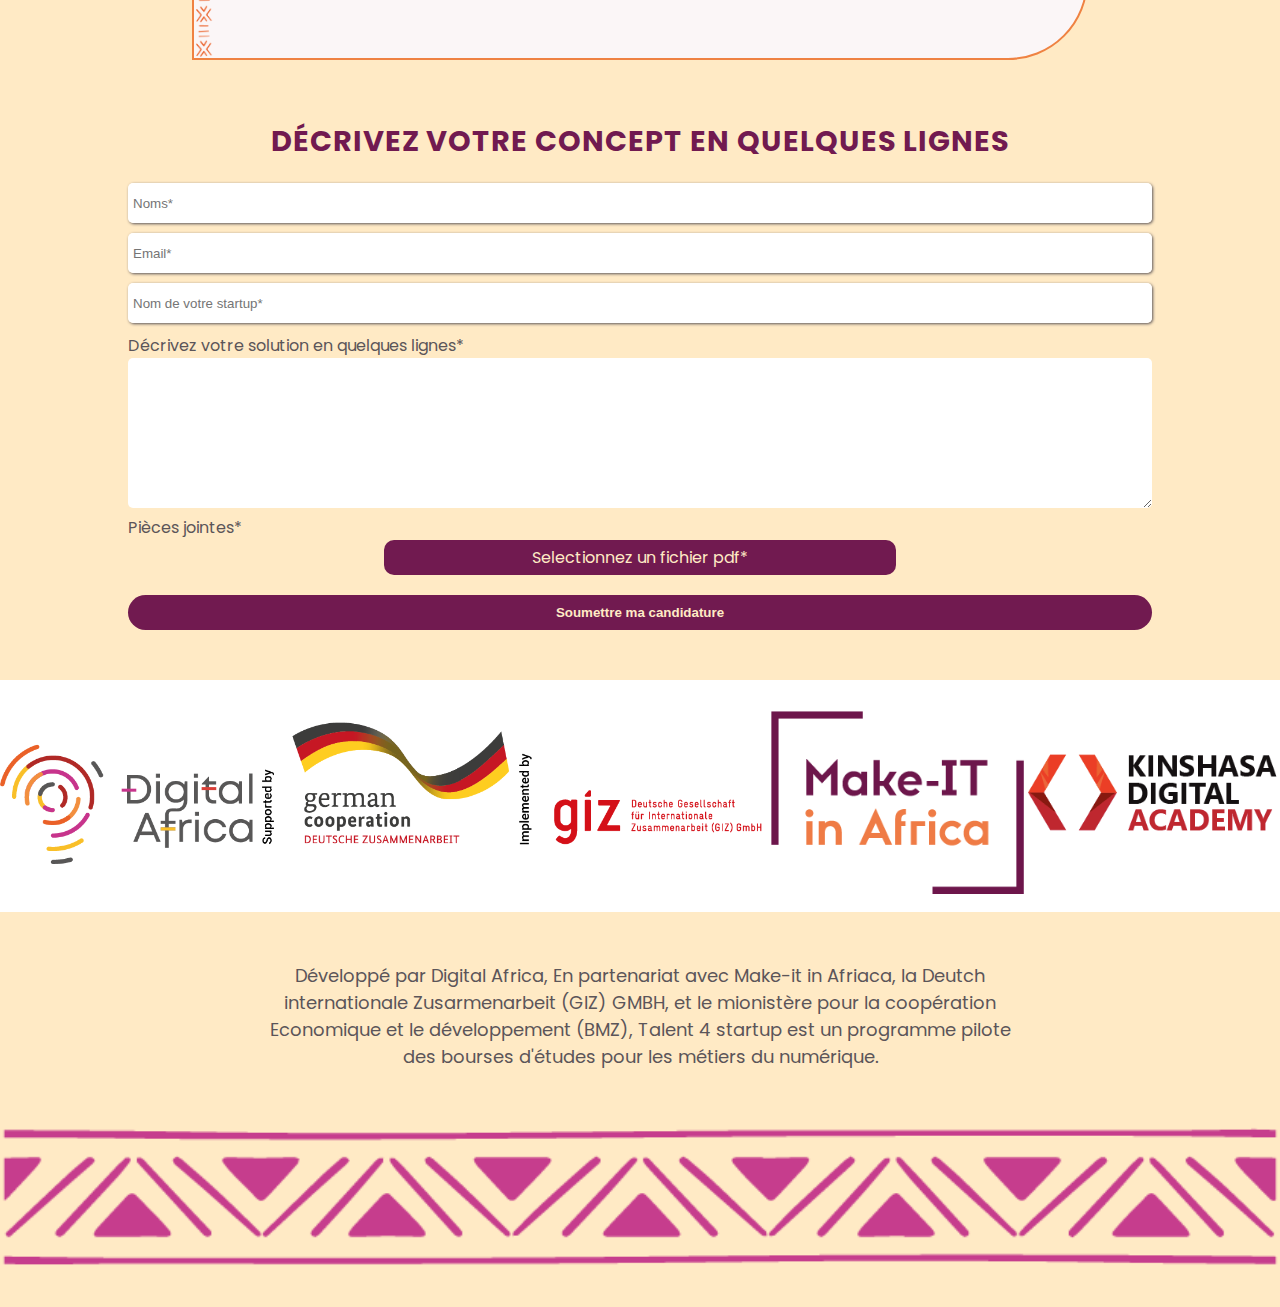
==== commit 3d00f822: "stylisation de l'input de type file" ====
--- a/index.html
+++ b/index.html
@@ -118,9 +118,12 @@
                 <label for="">Décrivez votre solution en quelques lignes*</label>
                 <textarea name="message" id="" cols="30" rows="10"></textarea>
             </div>
+            <div>
+                <span for="">Pièces jointes*</span>
+            </div>
             <div class="file_el">
-                <label for="">Pièces jointes*</label>
-                <input type="file" name="" id="">
+                <label for="file" class="label_file">Selectionnez un fichier pdf*</label>
+                <input type="file" name="file" id="file">
             </div>
             <p class="notif"></p>
             <button class="btn">Soumettre ma candidature</button>
--- a/styles/programme.css
+++ b/styles/programme.css
@@ -13,4 +13,10 @@
     font-size: 32px;
     font-family: sans-serif;
     padding-bottom: 10px;
+}
+@media only screen and (max-width: 600px) {
+    .programme{
+        background-color: green;
+    }
+
 }--- a/styles/timer.css
+++ b/styles/timer.css
@@ -59,4 +59,5 @@
     font-size: 72px;
     color: var(--violet);
     margin-top: -32px;
-}+}
+
--- a/styles/form.css
+++ b/styles/form.css
@@ -35,6 +35,28 @@
     font-size: 1.8rem;
     margin-bottom: 20px;
 }
+.file_el{
+    display: flex;
+    flex-direction: column;
+    justify-content: center;
+    align-items: center;
+    align-content: center;
+}
+.file_el [type="file"]{
+    display: none;
+}
+.file_el .label_file{
+    display: flex;
+    justify-content: center;
+    align-items: center;
+    align-content: center;
+    width: 50%;
+    background-color: var(--violet);
+    color: var(--main-bg-color);
+    padding: 5px;
+    border-radius: 10px;
+    cursor: pointer;
+}
 .notif{
     font-size: 1rem;
     color: var(--violet);
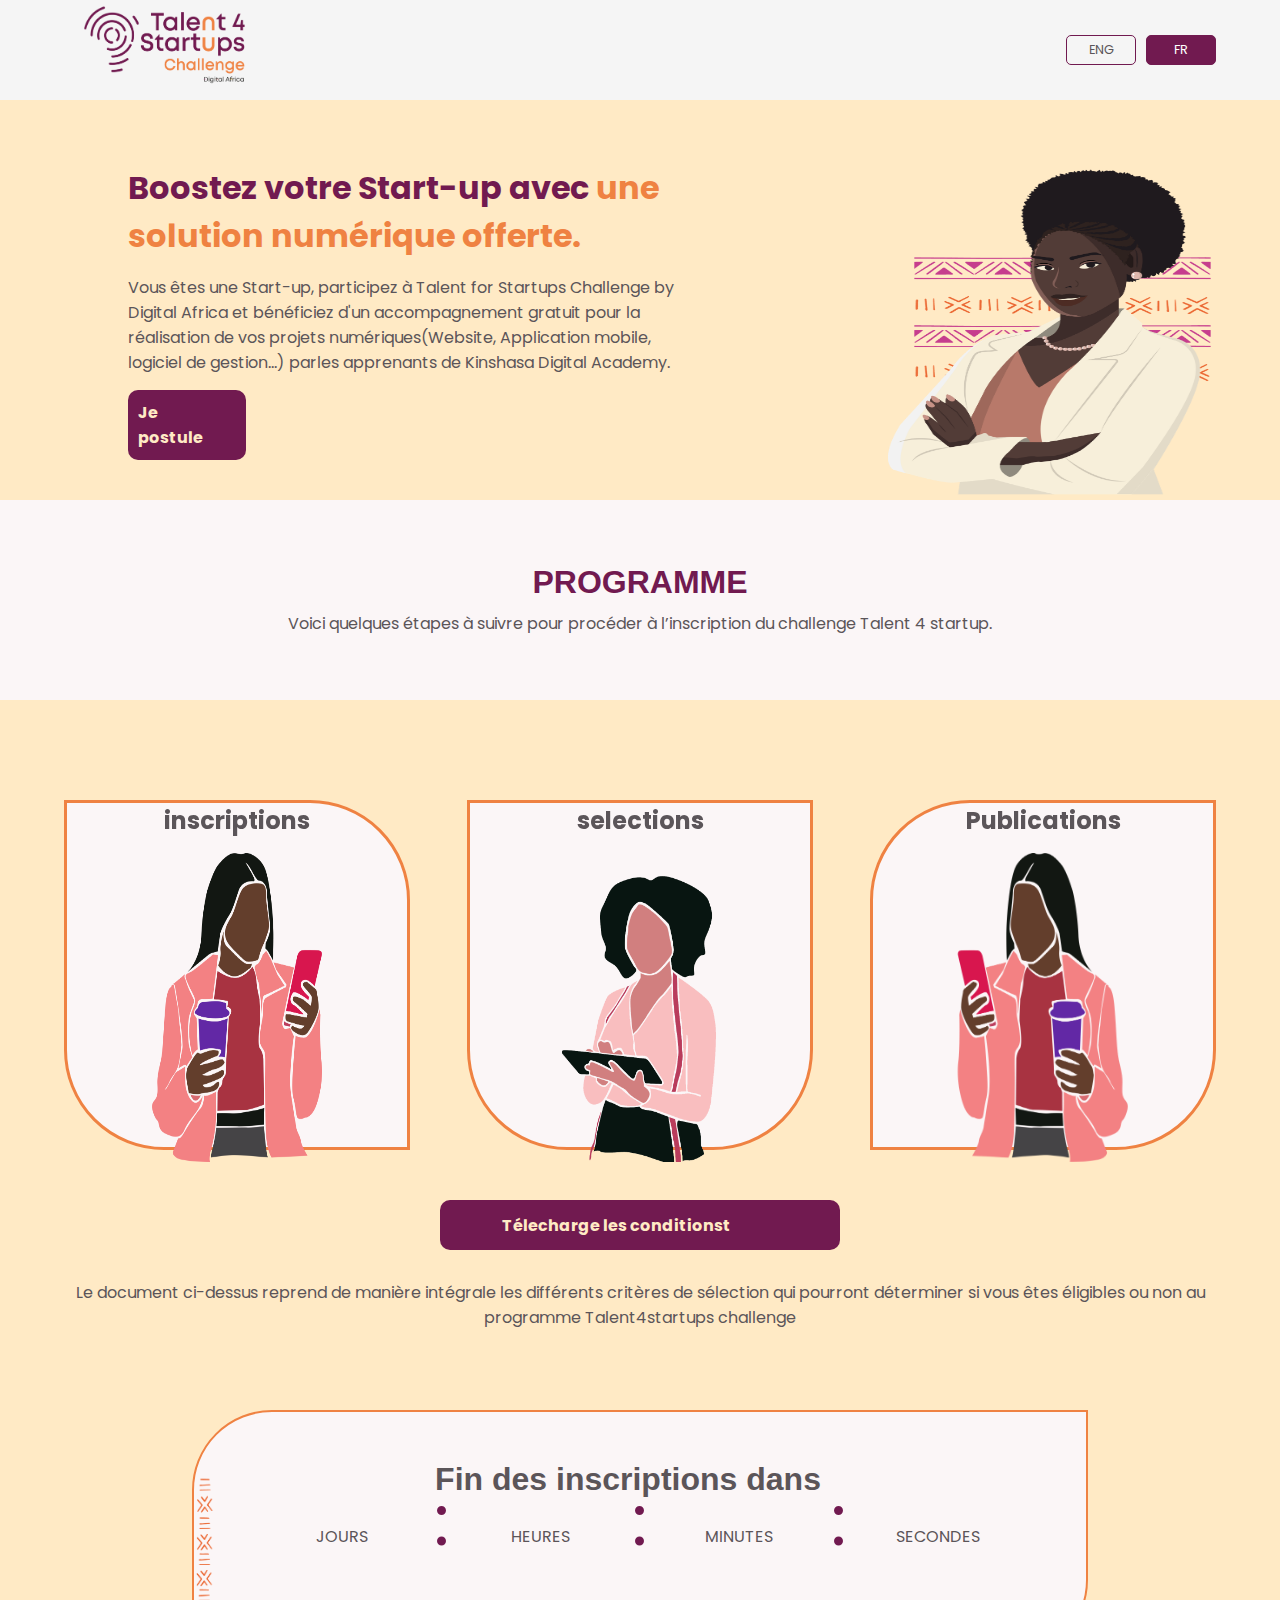
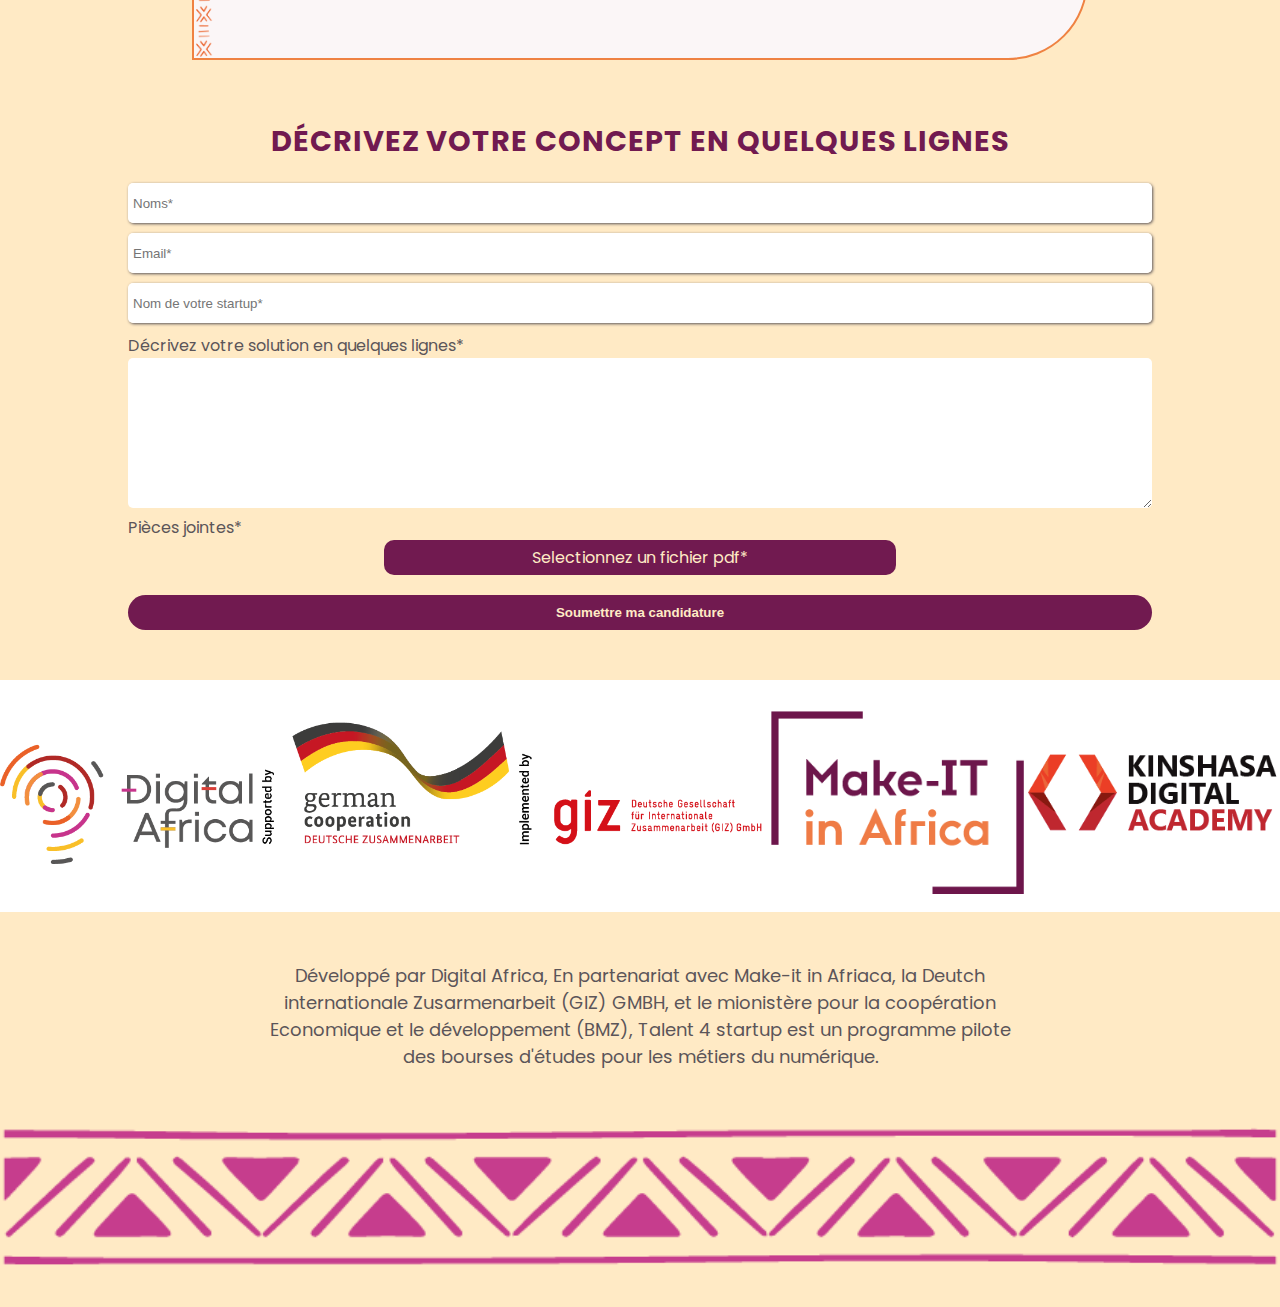
==== commit bb9eb2da: "effet flip sur les card" ====
--- a/index.html
+++ b/index.html
@@ -54,16 +54,31 @@
     <section class="prog_cards">
         <div class="cards">
             <div class="cards_item">
-                <h2>inscriptions</h2>
-                <img src="img/illustration.png" alt="">
+                <div class="item-front">
+                    <h2>inscriptions</h2>
+                    <img src="img/illustration.png" alt="">
+                </div>
+                <div class="item-back">
+                    <p>Lorem ipsum, dolor sit amet consectetur adipisicing elit. Placeat, repellat.</p>
+                </div>
             </div>
             <div class="cards_item">
-                <h2>selections</h2>
-                <img src="img/illustration_woman3.png" alt="">
+                <div class="item-front">
+                    <h2>selections</h2>
+                    <img src="img/illustration_woman3.png" alt="">
+                </div>
+                <div class="item-back">
+                    <p>Lorem ipsum, dolor sit amet consectetur adipisicing elit. Placeat, repellat.</p>
+                </div>
             </div>
             <div class="cards_item">
-                <h2>Publications</h2>
-                <img src="img/illustration.png" alt="">
+                <div class="item-front">
+                    <h2>Publications</h2>
+                    <img src="img/illustration.png" alt="">
+                </div>
+                <div class="item-back">
+                    <p>Lorem ipsum, dolor sit amet consectetur adipisicing elit. Placeat, repellat.</p>
+                </div>
             </div>
         </div>
         <a class="btn btn_large btn_icone" href="">
--- a/styles/card.css
+++ b/styles/card.css
@@ -15,19 +15,41 @@
     width: 90%;
     height: 90%;
     margin-bottom: 50px;
+    position: relative;
 }
 .cards_item{
     width: 30%;
     height: 350px;
+    background-color: var(--white);
+    border: solid 3px var(--orange);
+    transition: transform 0.8s;
+    transform-style: preserve-3d;
     position: relative;
+}
+.cards_item:hover{
+    transform: rotateY(180deg);
+}
+.item-front, .item-back{
+    position: absolute;
+    width: 100%;
+    height: 100%;
+    -webkit-backface-visibility: hidden; /* Safari */
+    backface-visibility: hidden;
+}
+.item-back{
+    display: flex;
+    justify-content: center;
+    align-items: center;
+    align-content: center;
+    color: var(--text);
+    transform: rotateY(180deg);
+}
+.item-front{
     display: flex;
     flex-direction: column;
     align-items: center;
     align-content: center;
     justify-content: center;
-    background-color: var(--white);
-    border: solid 3px var(--orange);
-
 }
 .cards_item:first-of-type{
     border-top-right-radius: 100px;
